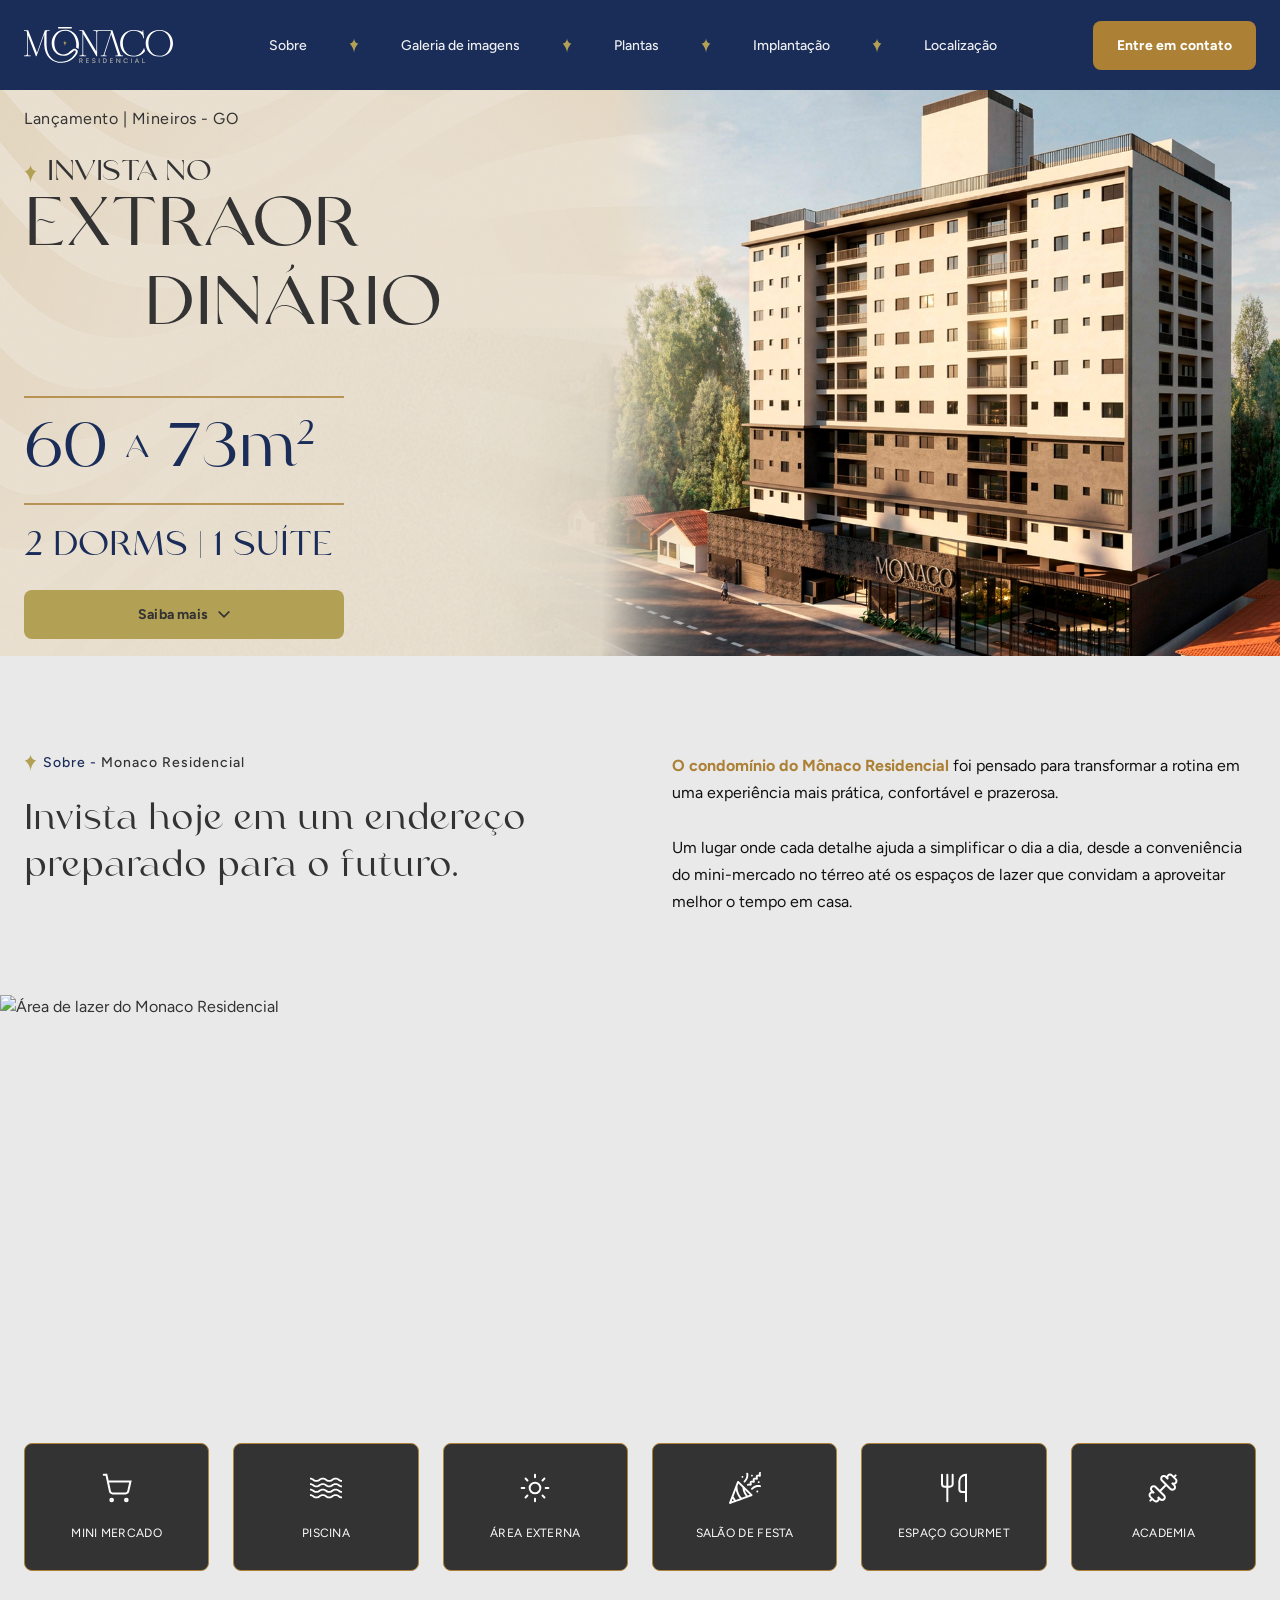
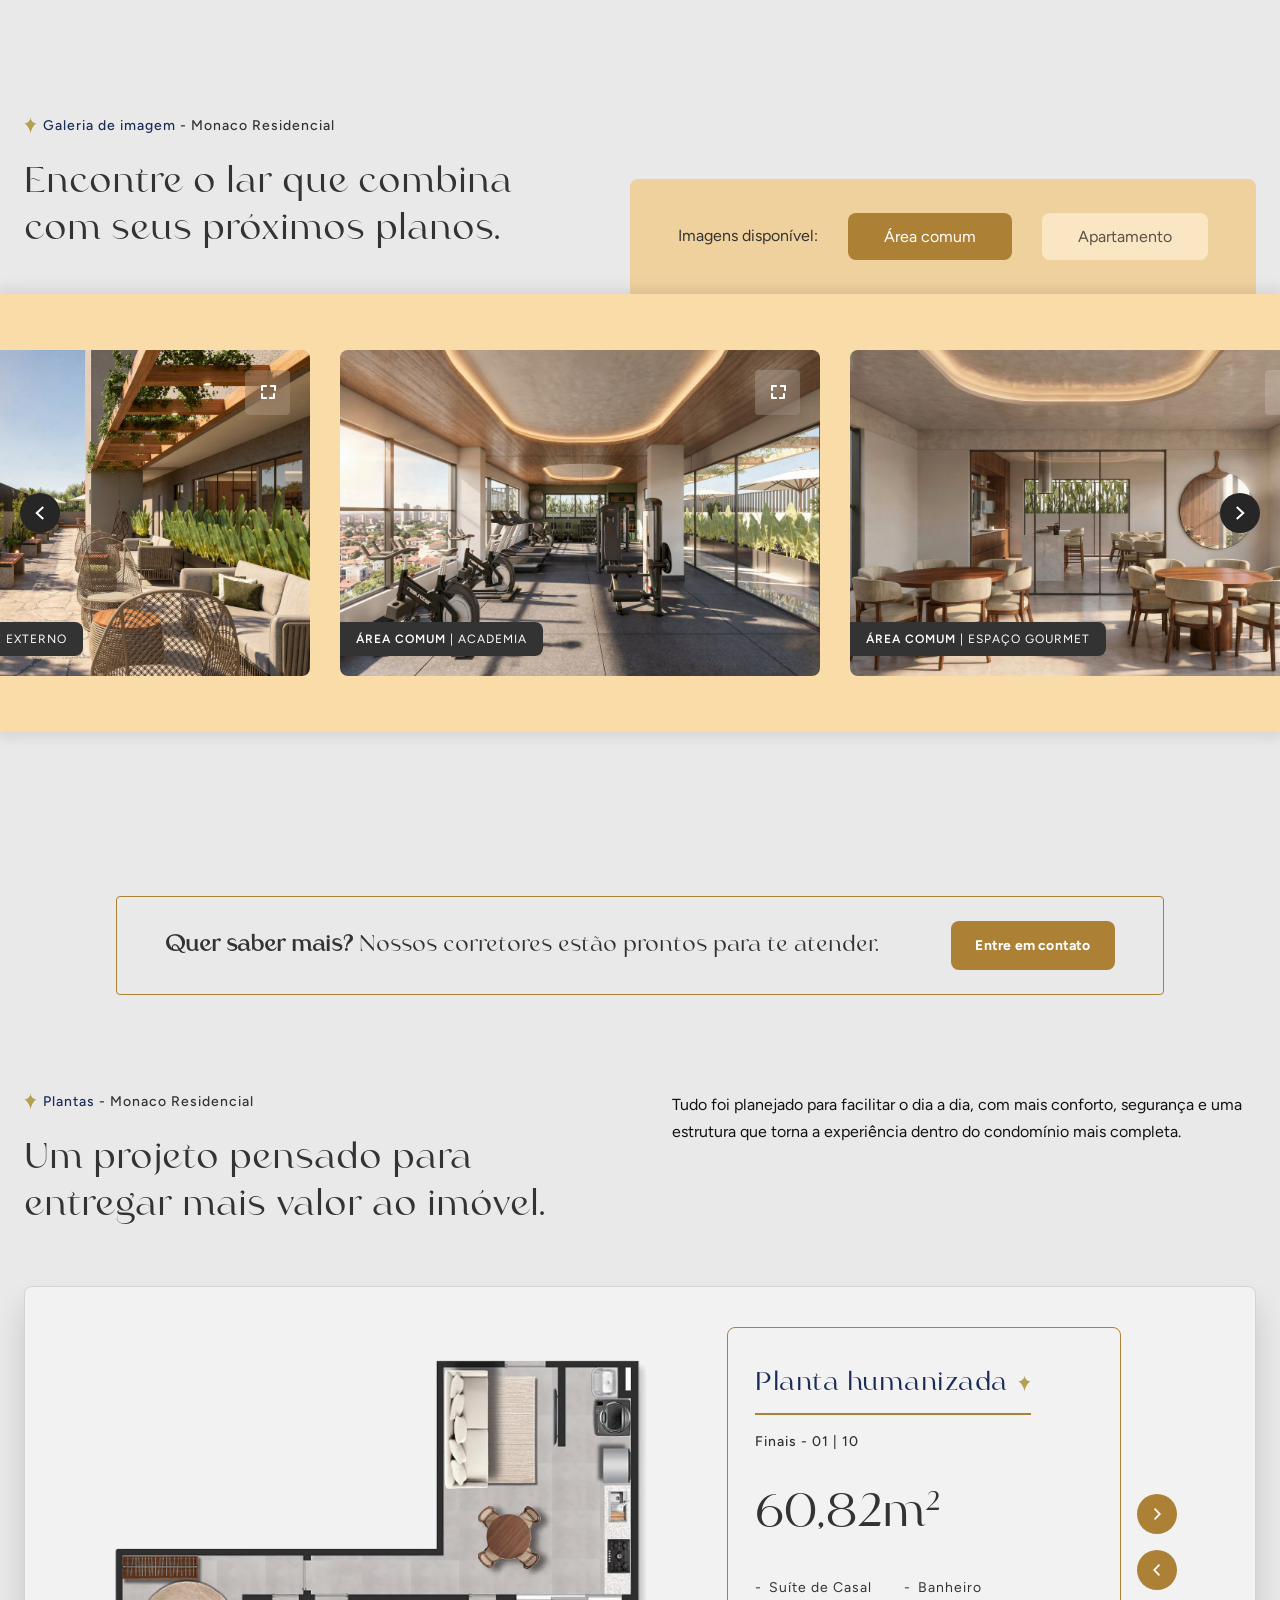
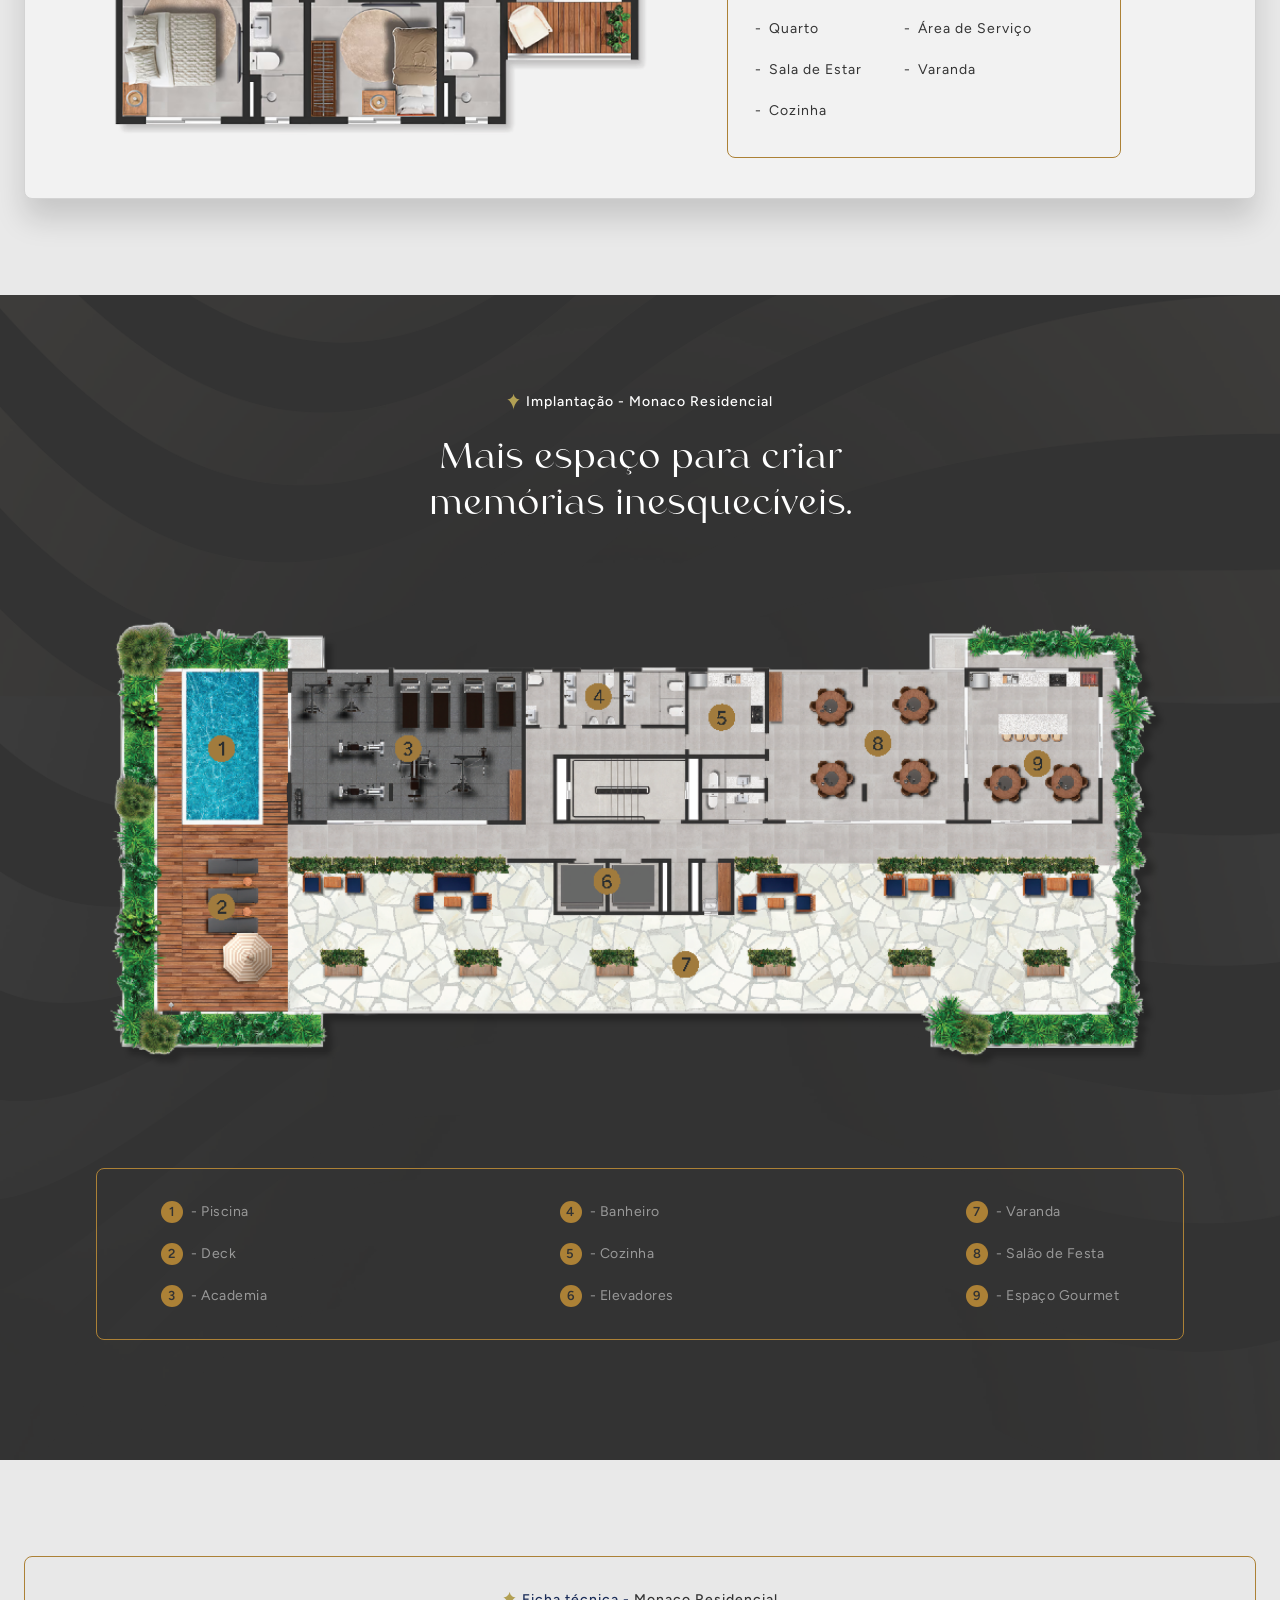
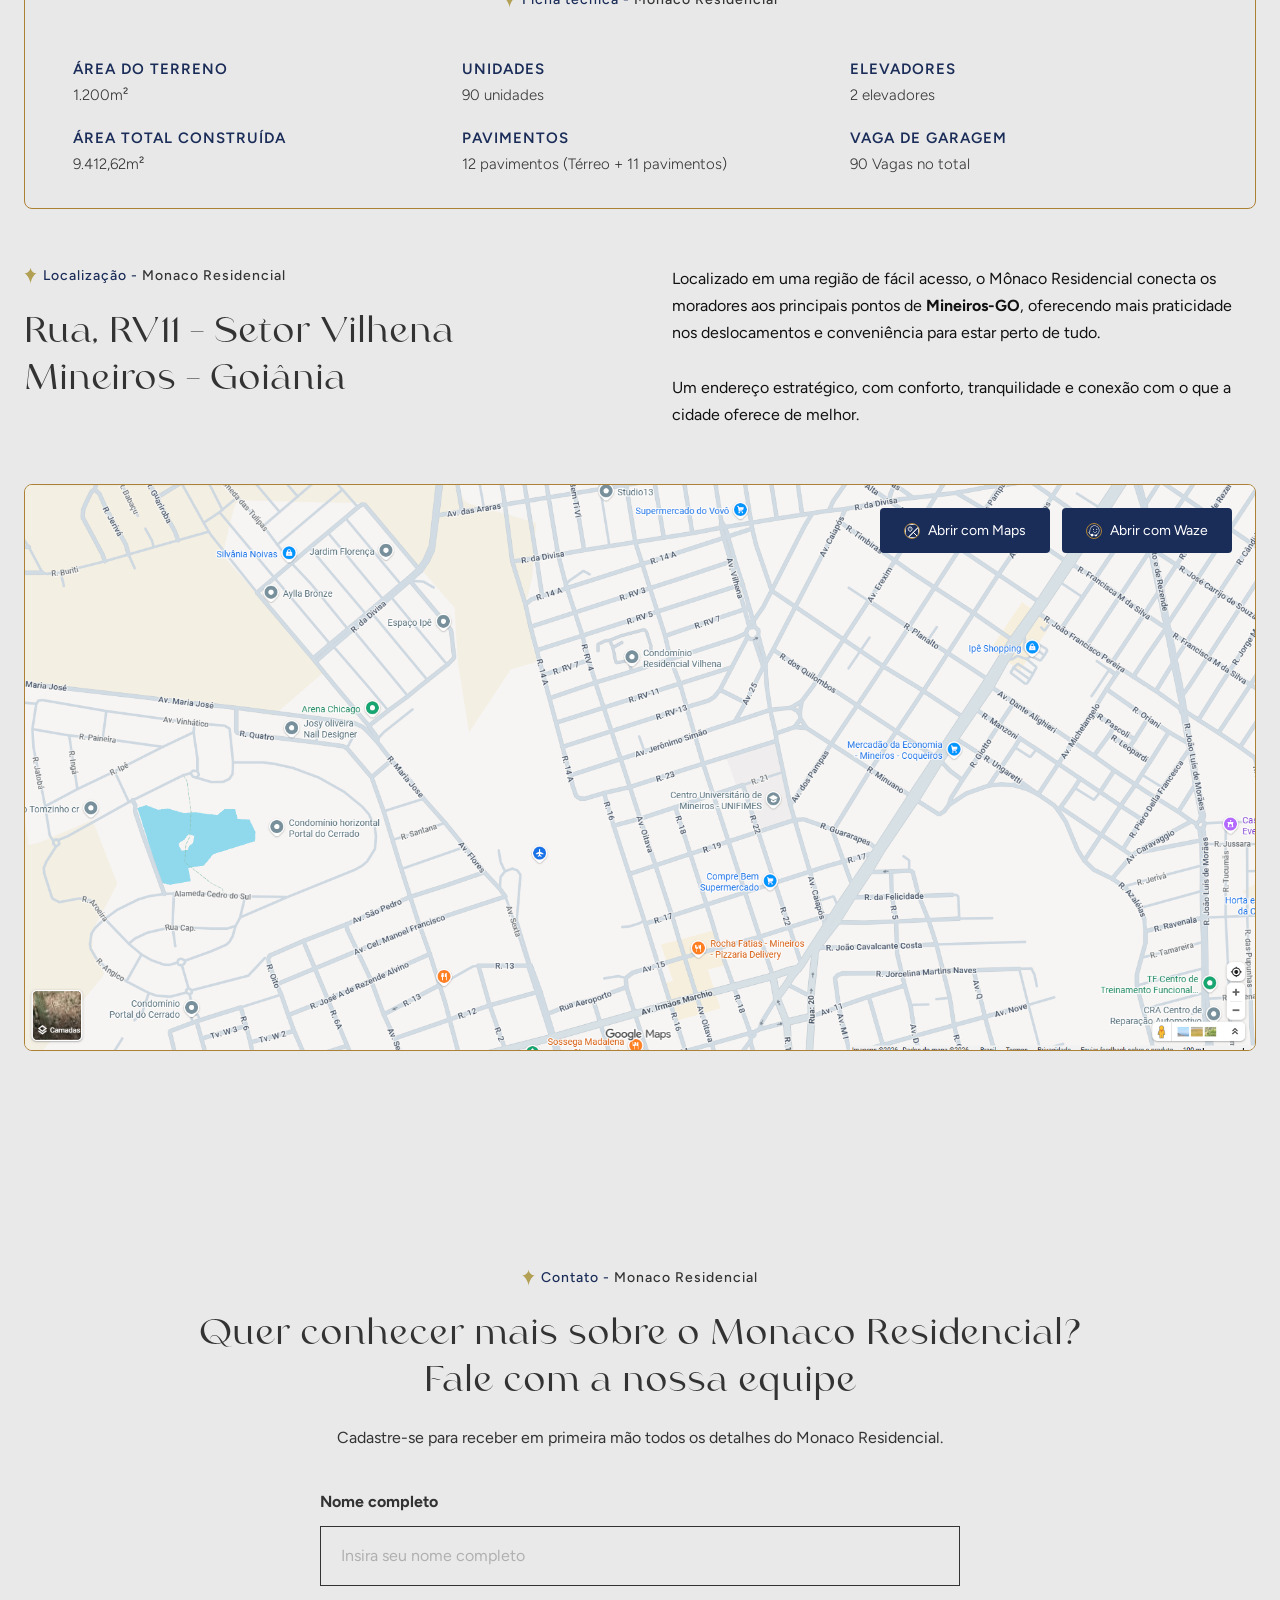
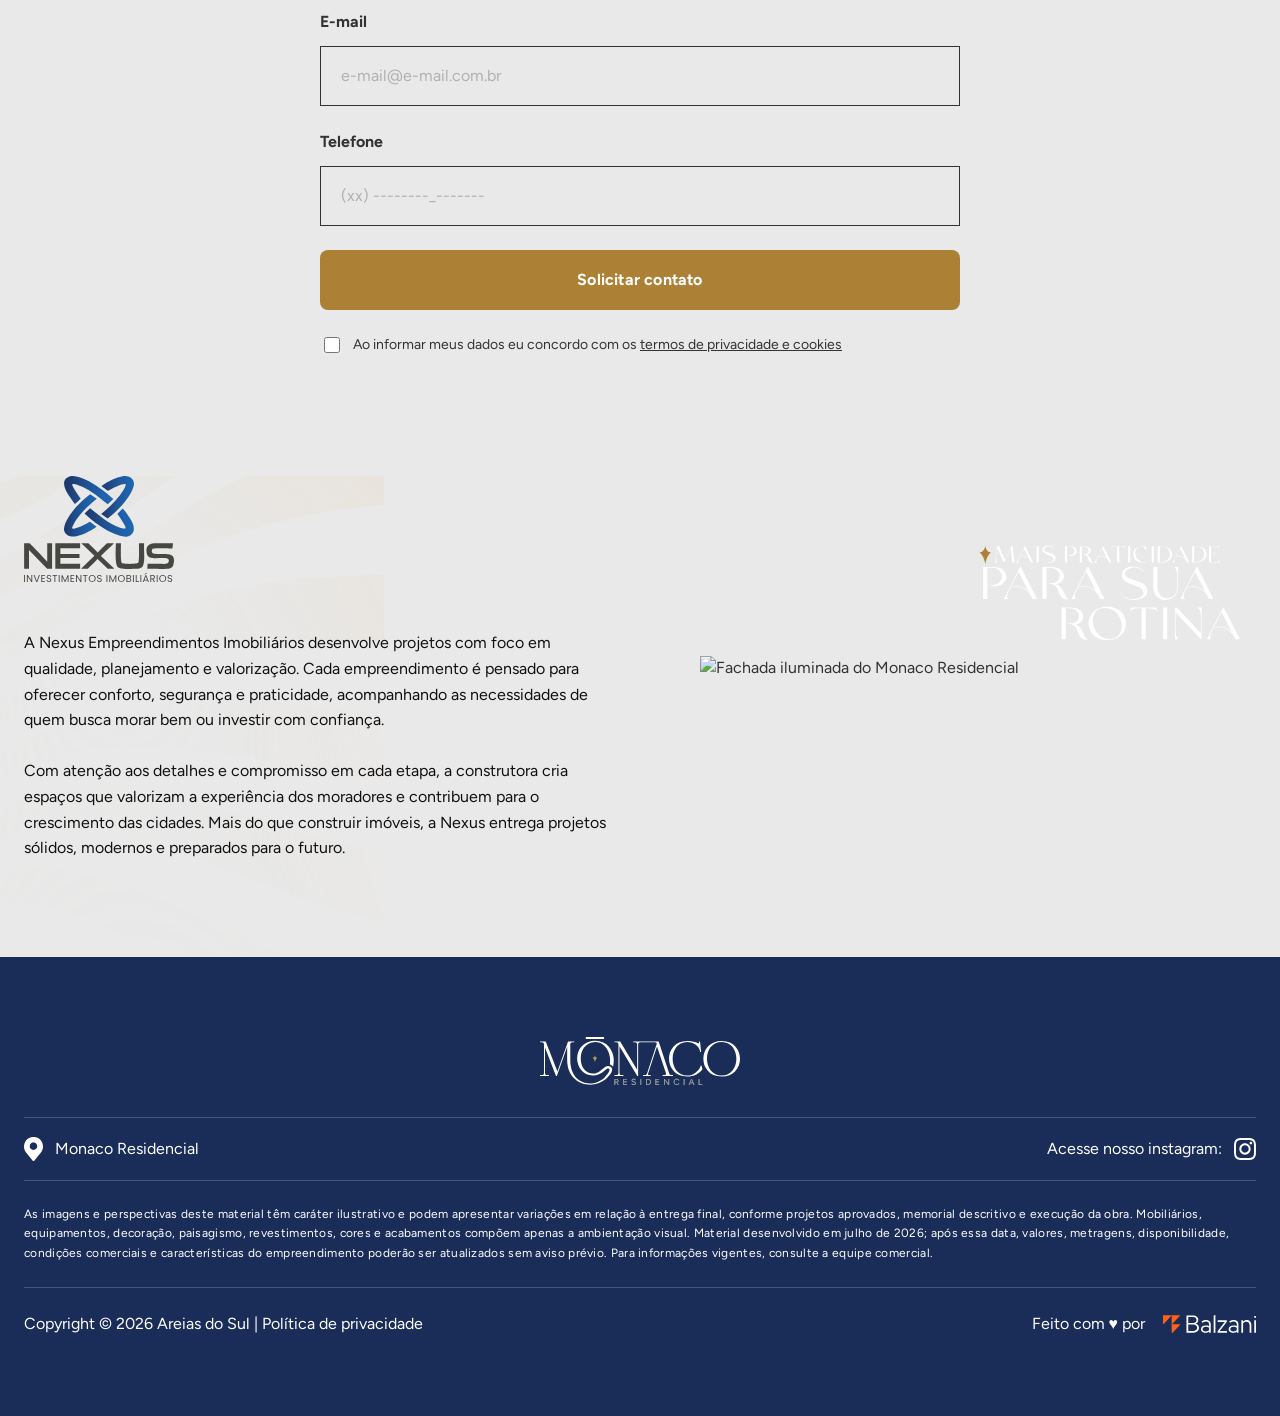
==== index.html @ 48a5af6a "Adiciona galeria com fotos reais (área comum e apartamento), lightbox e carrossel de plantas - Subst" ====
<!DOCTYPE html>
<html lang="pt-BR">
<head>
<meta charset="UTF-8">
<meta name="viewport" content="width=device-width, initial-scale=1.0">
<title>Monaco Residencial | Lançamento em Mineiros - GO</title>
<meta name="description" content="Monaco Residencial - Um endereço extraordinário preparado para o futuro. Lançamento em Mineiros, Goiás. Apartamentos de 60 a 73,1m², 2 dormitórios com suíte.">
<link rel="preconnect" href="https://fonts.googleapis.com">
<link rel="preconnect" href="https://fonts.gstatic.com" crossorigin>
<link href="https://fonts.googleapis.com/css2?family=Figtree:ital,wght@0,300;0,400;0,500;0,600;0,700;1,400&display=swap" rel="stylesheet">
<link rel="stylesheet" href="css/style.css?v=1">
</head>
<body>

<!-- HEADER -->
<header class="header" id="header">
  <div class="header__bar">
    <a href="#topo" class="header__logo">
      <img src="assets/img/imgLayer4.svg" alt="Monaco Residencial" width="182" height="44">
    </a>

    <nav class="header__nav" id="headerNav">
      <a href="#sobre">Sobre</a>
      <img class="header__sep" src="assets/img/imgVector14.svg" alt="" aria-hidden="true">
      <a href="#galeria">Galeria de imagens</a>
      <img class="header__sep" src="assets/img/imgVector14.svg" alt="" aria-hidden="true">
      <a href="#plantas">Plantas</a>
      <img class="header__sep" src="assets/img/imgVector14.svg" alt="" aria-hidden="true">
      <a href="#implantacao">Implantação</a>
      <img class="header__sep" src="assets/img/imgVector14.svg" alt="" aria-hidden="true">
      <a href="#localizacao">Localização</a>
    </nav>

    <a href="#contato" class="btn btn--gold header__cta">Entre em contato</a>

    <button class="header__toggle" id="headerToggle" aria-label="Abrir menu" aria-expanded="false">
      <span></span><span></span><span></span>
    </button>
  </div>
</header>

<!-- HERO -->
<section class="hero" id="topo">
  <div class="hero__bg">
    <img class="hero__bg-image" src="assets/img/imgNexMonacoLp1.png" alt="Fachada do Monaco Residencial">
  </div>

  <div class="hero__content">
    <p class="hero__label">Lançamento | Mineiros - GO</p>
    <h1 class="hero__title">
      <span class="hero__title-line hero__title-line--first">
        <img class="hero__title-spark" src="assets/img/imgVector5.svg" alt="" aria-hidden="true">
        Invista no
      </span>
      <span class="hero__title-line">Extraor</span>
      <span class="hero__title-line hero__title-line--indent">Dinário</span>
    </h1>

    <div class="hero__metragem">
      <span class="hero__metragem-divider"></span>
      <p class="hero__metragem-size">60 <span>a</span> 73m<sup>2</sup></p>
      <span class="hero__metragem-divider"></span>
      <p class="hero__metragem-rooms">2 Dorms | 1 Suíte</p>
      <a href="#contato" class="btn btn--gold-sm hero__metragem-btn">
        Saiba mais
        <img src="assets/img/imgVector4.svg" alt="" width="12" height="7">
      </a>
    </div>
  </div>
</section>

<!-- SOBRE / INVISTA HOJE -->
<section class="about" id="sobre">
  <div class="about__intro">
    <div class="about__label-col">
      <div class="about__eyebrow">
        <img src="assets/img/imgVector1.svg" alt="" aria-hidden="true">
        <p><span>Sobre -</span> Monaco Residencial</p>
      </div>
      <h2 class="about__heading">Invista hoje em um endereço preparado para o futuro.</h2>
    </div>
    <div class="about__text-col">
      <p>
        <span class="about__text-bold">O condomínio do Mônaco Residencial</span>
        foi pensado para transformar a rotina em uma experiência mais prática, confortável e prazerosa.
        <br><br>
        Um lugar onde cada detalhe ajuda a simplificar o dia a dia, desde a conveniência do mini-mercado no térreo até os espaços de lazer que convidam a aproveitar melhor o tempo em casa.
      </p>
    </div>
  </div>

  <div class="about__photo">
    <img src="assets/img/imgMagnificCentralizeMaisOCasalDaImagem107331.png" alt="Área de lazer do Monaco Residencial">

    <div class="about__amenities">
      <div class="amenity-card">
        <img src="assets/img/imgShoppingCart.svg" alt="">
        <p>Mini mercado</p>
      </div>
      <div class="amenity-card">
        <img src="assets/img/imgWave.svg" alt="">
        <p>Piscina</p>
      </div>
      <div class="amenity-card">
        <img src="assets/img/imgSun.svg" alt="">
        <p>Área externa</p>
      </div>
      <div class="amenity-card">
        <img src="assets/img/imgGroup.svg" alt="">
        <p>Salão de festa</p>
      </div>
      <div class="amenity-card">
        <img src="assets/img/imgUtensils.svg" alt="">
        <p>Espaço gourmet</p>
      </div>
      <div class="amenity-card">
        <img src="assets/img/imgDumbbell.svg" alt="">
        <p>Academia</p>
      </div>
    </div>
  </div>
</section>

<!-- GALERIA DE IMAGENS -->
<section class="gallery" id="galeria">
  <div class="gallery__head">
    <div class="gallery__heading-col">
      <div class="about__eyebrow">
        <img src="assets/img/imgVector1.svg" alt="" aria-hidden="true">
        <p><span>Galeria de imagem -</span> Monaco Residencial</p>
      </div>
      <h2 class="about__heading">Encontre o lar que combina com seus próximos planos.</h2>
    </div>

    <div class="gallery__toggle">
      <span>Imagens disponível:</span>
      <button type="button" class="gallery__toggle-btn is-active" data-target="area-comum">Área comum</button>
      <button type="button" class="gallery__toggle-btn" data-target="apartamento">Apartamento</button>
    </div>
  </div>

  <div class="gallery__strip">
    <div class="gallery__track" data-track="area-comum">
      <div class="gallery__card">
        <img src="assets/img/area-comum-lounge-externo-1.avif" alt="Área comum - Lounge externo" loading="lazy">
        <span class="gallery__card-label"><strong>Área comum</strong> | Lounge externo</span>
        <button type="button" class="gallery__card-expand" aria-label="Ampliar imagem">
          <svg viewBox="0 0 448 512" xmlns="http://www.w3.org/2000/svg"><path fill="white" d="M32 32C14.3 32 0 46.3 0 64l0 128c0 17.7 14.3 32 32 32s32-14.3 32-32l0-96 96 0c17.7 0 32-14.3 32-32s-14.3-32-32-32L32 32zM64 320c0-17.7-14.3-32-32-32s-32 14.3-32 32l0 128c0 17.7 14.3 32 32 32l128 0c17.7 0 32-14.3 32-32s-14.3-32-32-32l-96 0 0-96zM320 32c-17.7 0-32 14.3-32 32s14.3 32 32 32l96 0 0 96c0 17.7 14.3 32 32 32s32-14.3 32-32l0-128c0-17.7-14.3-32-32-32L320 32zM448 320c0-17.7-14.3-32-32-32s-32 14.3-32 32l0 96-96 0c-17.7 0-32 14.3-32 32s14.3 32 32 32l128 0c17.7 0 32-14.3 32-32l0-128z"/></svg>
        </button>
      </div>
      <div class="gallery__card">
        <img src="assets/img/area-comum-academia-1.avif" alt="Área comum - Academia" loading="lazy">
        <span class="gallery__card-label"><strong>Área comum</strong> | Academia</span>
        <button type="button" class="gallery__card-expand" aria-label="Ampliar imagem">
          <svg viewBox="0 0 448 512" xmlns="http://www.w3.org/2000/svg"><path fill="white" d="M32 32C14.3 32 0 46.3 0 64l0 128c0 17.7 14.3 32 32 32s32-14.3 32-32l0-96 96 0c17.7 0 32-14.3 32-32s-14.3-32-32-32L32 32zM64 320c0-17.7-14.3-32-32-32s-32 14.3-32 32l0 128c0 17.7 14.3 32 32 32l128 0c17.7 0 32-14.3 32-32s-14.3-32-32-32l-96 0 0-96zM320 32c-17.7 0-32 14.3-32 32s14.3 32 32 32l96 0 0 96c0 17.7 14.3 32 32 32s32-14.3 32-32l0-128c0-17.7-14.3-32-32-32L320 32zM448 320c0-17.7-14.3-32-32-32s-32 14.3-32 32l0 96-96 0c-17.7 0-32 14.3-32 32s14.3 32 32 32l128 0c17.7 0 32-14.3 32-32l0-128z"/></svg>
        </button>
      </div>
      <div class="gallery__card">
        <img src="assets/img/area-comum-espaco-gourmet-1.avif" alt="Área comum - Espaço gourmet" loading="lazy">
        <span class="gallery__card-label"><strong>Área comum</strong> | Espaço gourmet</span>
        <button type="button" class="gallery__card-expand" aria-label="Ampliar imagem">
          <svg viewBox="0 0 448 512" xmlns="http://www.w3.org/2000/svg"><path fill="white" d="M32 32C14.3 32 0 46.3 0 64l0 128c0 17.7 14.3 32 32 32s32-14.3 32-32l0-96 96 0c17.7 0 32-14.3 32-32s-14.3-32-32-32L32 32zM64 320c0-17.7-14.3-32-32-32s-32 14.3-32 32l0 128c0 17.7 14.3 32 32 32l128 0c17.7 0 32-14.3 32-32s-14.3-32-32-32l-96 0 0-96zM320 32c-17.7 0-32 14.3-32 32s14.3 32 32 32l96 0 0 96c0 17.7 14.3 32 32 32s32-14.3 32-32l0-128c0-17.7-14.3-32-32-32L320 32zM448 320c0-17.7-14.3-32-32-32s-32 14.3-32 32l0 96-96 0c-17.7 0-32 14.3-32 32s14.3 32 32 32l128 0c17.7 0 32-14.3 32-32l0-128z"/></svg>
        </button>
      </div>
      <div class="gallery__card">
        <img src="assets/img/area-comum-deck-1.avif" alt="Área comum - Deck" loading="lazy">
        <span class="gallery__card-label"><strong>Área comum</strong> | Deck</span>
        <button type="button" class="gallery__card-expand" aria-label="Ampliar imagem">
          <svg viewBox="0 0 448 512" xmlns="http://www.w3.org/2000/svg"><path fill="white" d="M32 32C14.3 32 0 46.3 0 64l0 128c0 17.7 14.3 32 32 32s32-14.3 32-32l0-96 96 0c17.7 0 32-14.3 32-32s-14.3-32-32-32L32 32zM64 320c0-17.7-14.3-32-32-32s-32 14.3-32 32l0 128c0 17.7 14.3 32 32 32l128 0c17.7 0 32-14.3 32-32s-14.3-32-32-32l-96 0 0-96zM320 32c-17.7 0-32 14.3-32 32s14.3 32 32 32l96 0 0 96c0 17.7 14.3 32 32 32s32-14.3 32-32l0-128c0-17.7-14.3-32-32-32L320 32zM448 320c0-17.7-14.3-32-32-32s-32 14.3-32 32l0 96-96 0c-17.7 0-32 14.3-32 32s14.3 32 32 32l128 0c17.7 0 32-14.3 32-32l0-128z"/></svg>
        </button>
      </div>
      <div class="gallery__card">
        <img src="assets/img/area-comum-espaco-gourmet-2.avif" alt="Área comum - Espaço gourmet" loading="lazy">
        <span class="gallery__card-label"><strong>Área comum</strong> | Espaço gourmet</span>
        <button type="button" class="gallery__card-expand" aria-label="Ampliar imagem">
          <svg viewBox="0 0 448 512" xmlns="http://www.w3.org/2000/svg"><path fill="white" d="M32 32C14.3 32 0 46.3 0 64l0 128c0 17.7 14.3 32 32 32s32-14.3 32-32l0-96 96 0c17.7 0 32-14.3 32-32s-14.3-32-32-32L32 32zM64 320c0-17.7-14.3-32-32-32s-32 14.3-32 32l0 128c0 17.7 14.3 32 32 32l128 0c17.7 0 32-14.3 32-32s-14.3-32-32-32l-96 0 0-96zM320 32c-17.7 0-32 14.3-32 32s14.3 32 32 32l96 0 0 96c0 17.7 14.3 32 32 32s32-14.3 32-32l0-128c0-17.7-14.3-32-32-32L320 32zM448 320c0-17.7-14.3-32-32-32s-32 14.3-32 32l0 96-96 0c-17.7 0-32 14.3-32 32s14.3 32 32 32l128 0c17.7 0 32-14.3 32-32l0-128z"/></svg>
        </button>
      </div>
      <div class="gallery__card">
        <img src="assets/img/area-comum-academia-2.avif" alt="Área comum - Academia" loading="lazy">
        <span class="gallery__card-label"><strong>Área comum</strong> | Academia</span>
        <button type="button" class="gallery__card-expand" aria-label="Ampliar imagem">
          <svg viewBox="0 0 448 512" xmlns="http://www.w3.org/2000/svg"><path fill="white" d="M32 32C14.3 32 0 46.3 0 64l0 128c0 17.7 14.3 32 32 32s32-14.3 32-32l0-96 96 0c17.7 0 32-14.3 32-32s-14.3-32-32-32L32 32zM64 320c0-17.7-14.3-32-32-32s-32 14.3-32 32l0 128c0 17.7 14.3 32 32 32l128 0c17.7 0 32-14.3 32-32s-14.3-32-32-32l-96 0 0-96zM320 32c-17.7 0-32 14.3-32 32s14.3 32 32 32l96 0 0 96c0 17.7 14.3 32 32 32s32-14.3 32-32l0-128c0-17.7-14.3-32-32-32L320 32zM448 320c0-17.7-14.3-32-32-32s-32 14.3-32 32l0 96-96 0c-17.7 0-32 14.3-32 32s14.3 32 32 32l128 0c17.7 0 32-14.3 32-32l0-128z"/></svg>
        </button>
      </div>
      <div class="gallery__card">
        <img src="assets/img/area-comum-deck-gourmet-1.avif" alt="Área comum - Deck gourmet" loading="lazy">
        <span class="gallery__card-label"><strong>Área comum</strong> | Deck gourmet</span>
        <button type="button" class="gallery__card-expand" aria-label="Ampliar imagem">
          <svg viewBox="0 0 448 512" xmlns="http://www.w3.org/2000/svg"><path fill="white" d="M32 32C14.3 32 0 46.3 0 64l0 128c0 17.7 14.3 32 32 32s32-14.3 32-32l0-96 96 0c17.7 0 32-14.3 32-32s-14.3-32-32-32L32 32zM64 320c0-17.7-14.3-32-32-32s-32 14.3-32 32l0 128c0 17.7 14.3 32 32 32l128 0c17.7 0 32-14.3 32-32s-14.3-32-32-32l-96 0 0-96zM320 32c-17.7 0-32 14.3-32 32s14.3 32 32 32l96 0 0 96c0 17.7 14.3 32 32 32s32-14.3 32-32l0-128c0-17.7-14.3-32-32-32L320 32zM448 320c0-17.7-14.3-32-32-32s-32 14.3-32 32l0 96-96 0c-17.7 0-32 14.3-32 32s14.3 32 32 32l128 0c17.7 0 32-14.3 32-32l0-128z"/></svg>
        </button>
      </div>
      <div class="gallery__card">
        <img src="assets/img/area-comum-espaco-gourmet-3.avif" alt="Área comum - Espaço gourmet" loading="lazy">
        <span class="gallery__card-label"><strong>Área comum</strong> | Espaço gourmet</span>
        <button type="button" class="gallery__card-expand" aria-label="Ampliar imagem">
          <svg viewBox="0 0 448 512" xmlns="http://www.w3.org/2000/svg"><path fill="white" d="M32 32C14.3 32 0 46.3 0 64l0 128c0 17.7 14.3 32 32 32s32-14.3 32-32l0-96 96 0c17.7 0 32-14.3 32-32s-14.3-32-32-32L32 32zM64 320c0-17.7-14.3-32-32-32s-32 14.3-32 32l0 128c0 17.7 14.3 32 32 32l128 0c17.7 0 32-14.3 32-32s-14.3-32-32-32l-96 0 0-96zM320 32c-17.7 0-32 14.3-32 32s14.3 32 32 32l96 0 0 96c0 17.7 14.3 32 32 32s32-14.3 32-32l0-128c0-17.7-14.3-32-32-32L320 32zM448 320c0-17.7-14.3-32-32-32s-32 14.3-32 32l0 96-96 0c-17.7 0-32 14.3-32 32s14.3 32 32 32l128 0c17.7 0 32-14.3 32-32l0-128z"/></svg>
        </button>
      </div>
      <div class="gallery__card">
        <img src="assets/img/area-comum-espaco-gourmet-4.avif" alt="Área comum - Espaço gourmet" loading="lazy">
        <span class="gallery__card-label"><strong>Área comum</strong> | Espaço gourmet</span>
        <button type="button" class="gallery__card-expand" aria-label="Ampliar imagem">
          <svg viewBox="0 0 448 512" xmlns="http://www.w3.org/2000/svg"><path fill="white" d="M32 32C14.3 32 0 46.3 0 64l0 128c0 17.7 14.3 32 32 32s32-14.3 32-32l0-96 96 0c17.7 0 32-14.3 32-32s-14.3-32-32-32L32 32zM64 320c0-17.7-14.3-32-32-32s-32 14.3-32 32l0 128c0 17.7 14.3 32 32 32l128 0c17.7 0 32-14.3 32-32s-14.3-32-32-32l-96 0 0-96zM320 32c-17.7 0-32 14.3-32 32s14.3 32 32 32l96 0 0 96c0 17.7 14.3 32 32 32s32-14.3 32-32l0-128c0-17.7-14.3-32-32-32L320 32zM448 320c0-17.7-14.3-32-32-32s-32 14.3-32 32l0 96-96 0c-17.7 0-32 14.3-32 32s14.3 32 32 32l128 0c17.7 0 32-14.3 32-32l0-128z"/></svg>
        </button>
      </div>
      <div class="gallery__card">
        <img src="assets/img/area-comum-academia-3.avif" alt="Área comum - Academia" loading="lazy">
        <span class="gallery__card-label"><strong>Área comum</strong> | Academia</span>
        <button type="button" class="gallery__card-expand" aria-label="Ampliar imagem">
          <svg viewBox="0 0 448 512" xmlns="http://www.w3.org/2000/svg"><path fill="white" d="M32 32C14.3 32 0 46.3 0 64l0 128c0 17.7 14.3 32 32 32s32-14.3 32-32l0-96 96 0c17.7 0 32-14.3 32-32s-14.3-32-32-32L32 32zM64 320c0-17.7-14.3-32-32-32s-32 14.3-32 32l0 128c0 17.7 14.3 32 32 32l128 0c17.7 0 32-14.3 32-32s-14.3-32-32-32l-96 0 0-96zM320 32c-17.7 0-32 14.3-32 32s14.3 32 32 32l96 0 0 96c0 17.7 14.3 32 32 32s32-14.3 32-32l0-128c0-17.7-14.3-32-32-32L320 32zM448 320c0-17.7-14.3-32-32-32s-32 14.3-32 32l0 96-96 0c-17.7 0-32 14.3-32 32s14.3 32 32 32l128 0c17.7 0 32-14.3 32-32l0-128z"/></svg>
        </button>
      </div>
      <div class="gallery__card">
        <img src="assets/img/area-comum-espaco-gourmet-5.avif" alt="Área comum - Espaço gourmet" loading="lazy">
        <span class="gallery__card-label"><strong>Área comum</strong> | Espaço gourmet</span>
        <button type="button" class="gallery__card-expand" aria-label="Ampliar imagem">
          <svg viewBox="0 0 448 512" xmlns="http://www.w3.org/2000/svg"><path fill="white" d="M32 32C14.3 32 0 46.3 0 64l0 128c0 17.7 14.3 32 32 32s32-14.3 32-32l0-96 96 0c17.7 0 32-14.3 32-32s-14.3-32-32-32L32 32zM64 320c0-17.7-14.3-32-32-32s-32 14.3-32 32l0 128c0 17.7 14.3 32 32 32l128 0c17.7 0 32-14.3 32-32s-14.3-32-32-32l-96 0 0-96zM320 32c-17.7 0-32 14.3-32 32s14.3 32 32 32l96 0 0 96c0 17.7 14.3 32 32 32s32-14.3 32-32l0-128c0-17.7-14.3-32-32-32L320 32zM448 320c0-17.7-14.3-32-32-32s-32 14.3-32 32l0 96-96 0c-17.7 0-32 14.3-32 32s14.3 32 32 32l128 0c17.7 0 32-14.3 32-32l0-128z"/></svg>
        </button>
      </div>
      <div class="gallery__card">
        <img src="assets/img/area-comum-vista-aerea-1.avif" alt="Área comum - Vista aérea" loading="lazy">
        <span class="gallery__card-label"><strong>Área comum</strong> | Vista aérea</span>
        <button type="button" class="gallery__card-expand" aria-label="Ampliar imagem">
          <svg viewBox="0 0 448 512" xmlns="http://www.w3.org/2000/svg"><path fill="white" d="M32 32C14.3 32 0 46.3 0 64l0 128c0 17.7 14.3 32 32 32s32-14.3 32-32l0-96 96 0c17.7 0 32-14.3 32-32s-14.3-32-32-32L32 32zM64 320c0-17.7-14.3-32-32-32s-32 14.3-32 32l0 128c0 17.7 14.3 32 32 32l128 0c17.7 0 32-14.3 32-32s-14.3-32-32-32l-96 0 0-96zM320 32c-17.7 0-32 14.3-32 32s14.3 32 32 32l96 0 0 96c0 17.7 14.3 32 32 32s32-14.3 32-32l0-128c0-17.7-14.3-32-32-32L320 32zM448 320c0-17.7-14.3-32-32-32s-32 14.3-32 32l0 96-96 0c-17.7 0-32 14.3-32 32s14.3 32 32 32l128 0c17.7 0 32-14.3 32-32l0-128z"/></svg>
        </button>
      </div>
    </div>

    <div class="gallery__track is-hidden" data-track="apartamento">
      <div class="gallery__card">
        <img src="assets/img/apartamento-sala-de-estar-1.avif" alt="Apartamento - Sala de estar" loading="lazy">
        <span class="gallery__card-label"><strong>Apartamento</strong> | Sala de estar</span>
        <button type="button" class="gallery__card-expand" aria-label="Ampliar imagem">
          <svg viewBox="0 0 448 512" xmlns="http://www.w3.org/2000/svg"><path fill="white" d="M32 32C14.3 32 0 46.3 0 64l0 128c0 17.7 14.3 32 32 32s32-14.3 32-32l0-96 96 0c17.7 0 32-14.3 32-32s-14.3-32-32-32L32 32zM64 320c0-17.7-14.3-32-32-32s-32 14.3-32 32l0 128c0 17.7 14.3 32 32 32l128 0c17.7 0 32-14.3 32-32s-14.3-32-32-32l-96 0 0-96zM320 32c-17.7 0-32 14.3-32 32s14.3 32 32 32l96 0 0 96c0 17.7 14.3 32 32 32s32-14.3 32-32l0-128c0-17.7-14.3-32-32-32L320 32zM448 320c0-17.7-14.3-32-32-32s-32 14.3-32 32l0 96-96 0c-17.7 0-32 14.3-32 32s14.3 32 32 32l128 0c17.7 0 32-14.3 32-32l0-128z"/></svg>
        </button>
      </div>
      <div class="gallery__card">
        <img src="assets/img/apartamento-cozinha-1.avif" alt="Apartamento - Cozinha" loading="lazy">
        <span class="gallery__card-label"><strong>Apartamento</strong> | Cozinha</span>
        <button type="button" class="gallery__card-expand" aria-label="Ampliar imagem">
          <svg viewBox="0 0 448 512" xmlns="http://www.w3.org/2000/svg"><path fill="white" d="M32 32C14.3 32 0 46.3 0 64l0 128c0 17.7 14.3 32 32 32s32-14.3 32-32l0-96 96 0c17.7 0 32-14.3 32-32s-14.3-32-32-32L32 32zM64 320c0-17.7-14.3-32-32-32s-32 14.3-32 32l0 128c0 17.7 14.3 32 32 32l128 0c17.7 0 32-14.3 32-32s-14.3-32-32-32l-96 0 0-96zM320 32c-17.7 0-32 14.3-32 32s14.3 32 32 32l96 0 0 96c0 17.7 14.3 32 32 32s32-14.3 32-32l0-128c0-17.7-14.3-32-32-32L320 32zM448 320c0-17.7-14.3-32-32-32s-32 14.3-32 32l0 96-96 0c-17.7 0-32 14.3-32 32s14.3 32 32 32l128 0c17.7 0 32-14.3 32-32l0-128z"/></svg>
        </button>
      </div>
      <div class="gallery__card">
        <img src="assets/img/apartamento-sala-integrada-1.avif" alt="Apartamento - Sala integrada" loading="lazy">
        <span class="gallery__card-label"><strong>Apartamento</strong> | Sala integrada</span>
        <button type="button" class="gallery__card-expand" aria-label="Ampliar imagem">
          <svg viewBox="0 0 448 512" xmlns="http://www.w3.org/2000/svg"><path fill="white" d="M32 32C14.3 32 0 46.3 0 64l0 128c0 17.7 14.3 32 32 32s32-14.3 32-32l0-96 96 0c17.7 0 32-14.3 32-32s-14.3-32-32-32L32 32zM64 320c0-17.7-14.3-32-32-32s-32 14.3-32 32l0 128c0 17.7 14.3 32 32 32l128 0c17.7 0 32-14.3 32-32s-14.3-32-32-32l-96 0 0-96zM320 32c-17.7 0-32 14.3-32 32s14.3 32 32 32l96 0 0 96c0 17.7 14.3 32 32 32s32-14.3 32-32l0-128c0-17.7-14.3-32-32-32L320 32zM448 320c0-17.7-14.3-32-32-32s-32 14.3-32 32l0 96-96 0c-17.7 0-32 14.3-32 32s14.3 32 32 32l128 0c17.7 0 32-14.3 32-32l0-128z"/></svg>
        </button>
      </div>
      <div class="gallery__card">
        <img src="assets/img/apartamento-cozinha-2.avif" alt="Apartamento - Cozinha integrada" loading="lazy">
        <span class="gallery__card-label"><strong>Apartamento</strong> | Cozinha integrada</span>
        <button type="button" class="gallery__card-expand" aria-label="Ampliar imagem">
          <svg viewBox="0 0 448 512" xmlns="http://www.w3.org/2000/svg"><path fill="white" d="M32 32C14.3 32 0 46.3 0 64l0 128c0 17.7 14.3 32 32 32s32-14.3 32-32l0-96 96 0c17.7 0 32-14.3 32-32s-14.3-32-32-32L32 32zM64 320c0-17.7-14.3-32-32-32s-32 14.3-32 32l0 128c0 17.7 14.3 32 32 32l128 0c17.7 0 32-14.3 32-32s-14.3-32-32-32l-96 0 0-96zM320 32c-17.7 0-32 14.3-32 32s14.3 32 32 32l96 0 0 96c0 17.7 14.3 32 32 32s32-14.3 32-32l0-128c0-17.7-14.3-32-32-32L320 32zM448 320c0-17.7-14.3-32-32-32s-32 14.3-32 32l0 96-96 0c-17.7 0-32 14.3-32 32s14.3 32 32 32l128 0c17.7 0 32-14.3 32-32l0-128z"/></svg>
        </button>
      </div>
      <div class="gallery__card">
        <img src="assets/img/apartamento-quarto-1.avif" alt="Apartamento - Quarto" loading="lazy">
        <span class="gallery__card-label"><strong>Apartamento</strong> | Quarto</span>
        <button type="button" class="gallery__card-expand" aria-label="Ampliar imagem">
          <svg viewBox="0 0 448 512" xmlns="http://www.w3.org/2000/svg"><path fill="white" d="M32 32C14.3 32 0 46.3 0 64l0 128c0 17.7 14.3 32 32 32s32-14.3 32-32l0-96 96 0c17.7 0 32-14.3 32-32s-14.3-32-32-32L32 32zM64 320c0-17.7-14.3-32-32-32s-32 14.3-32 32l0 128c0 17.7 14.3 32 32 32l128 0c17.7 0 32-14.3 32-32s-14.3-32-32-32l-96 0 0-96zM320 32c-17.7 0-32 14.3-32 32s14.3 32 32 32l96 0 0 96c0 17.7 14.3 32 32 32s32-14.3 32-32l0-128c0-17.7-14.3-32-32-32L320 32zM448 320c0-17.7-14.3-32-32-32s-32 14.3-32 32l0 96-96 0c-17.7 0-32 14.3-32 32s14.3 32 32 32l128 0c17.7 0 32-14.3 32-32l0-128z"/></svg>
        </button>
      </div>
      <div class="gallery__card">
        <img src="assets/img/apartamento-sala-de-jantar-1.avif" alt="Apartamento - Sala de jantar" loading="lazy">
        <span class="gallery__card-label"><strong>Apartamento</strong> | Sala de jantar</span>
        <button type="button" class="gallery__card-expand" aria-label="Ampliar imagem">
          <svg viewBox="0 0 448 512" xmlns="http://www.w3.org/2000/svg"><path fill="white" d="M32 32C14.3 32 0 46.3 0 64l0 128c0 17.7 14.3 32 32 32s32-14.3 32-32l0-96 96 0c17.7 0 32-14.3 32-32s-14.3-32-32-32L32 32zM64 320c0-17.7-14.3-32-32-32s-32 14.3-32 32l0 128c0 17.7 14.3 32 32 32l128 0c17.7 0 32-14.3 32-32s-14.3-32-32-32l-96 0 0-96zM320 32c-17.7 0-32 14.3-32 32s14.3 32 32 32l96 0 0 96c0 17.7 14.3 32 32 32s32-14.3 32-32l0-128c0-17.7-14.3-32-32-32L320 32zM448 320c0-17.7-14.3-32-32-32s-32 14.3-32 32l0 96-96 0c-17.7 0-32 14.3-32 32s14.3 32 32 32l128 0c17.7 0 32-14.3 32-32l0-128z"/></svg>
        </button>
      </div>
      <div class="gallery__card">
        <img src="assets/img/apartamento-cozinha-3.avif" alt="Apartamento - Cozinha gourmet" loading="lazy">
        <span class="gallery__card-label"><strong>Apartamento</strong> | Cozinha gourmet</span>
        <button type="button" class="gallery__card-expand" aria-label="Ampliar imagem">
          <svg viewBox="0 0 448 512" xmlns="http://www.w3.org/2000/svg"><path fill="white" d="M32 32C14.3 32 0 46.3 0 64l0 128c0 17.7 14.3 32 32 32s32-14.3 32-32l0-96 96 0c17.7 0 32-14.3 32-32s-14.3-32-32-32L32 32zM64 320c0-17.7-14.3-32-32-32s-32 14.3-32 32l0 128c0 17.7 14.3 32 32 32l128 0c17.7 0 32-14.3 32-32s-14.3-32-32-32l-96 0 0-96zM320 32c-17.7 0-32 14.3-32 32s14.3 32 32 32l96 0 0 96c0 17.7 14.3 32 32 32s32-14.3 32-32l0-128c0-17.7-14.3-32-32-32L320 32zM448 320c0-17.7-14.3-32-32-32s-32 14.3-32 32l0 96-96 0c-17.7 0-32 14.3-32 32s14.3 32 32 32l128 0c17.7 0 32-14.3 32-32l0-128z"/></svg>
        </button>
      </div>
      <div class="gallery__card">
        <img src="assets/img/apartamento-banheiro-1.avif" alt="Apartamento - Banheiro" loading="lazy">
        <span class="gallery__card-label"><strong>Apartamento</strong> | Banheiro</span>
        <button type="button" class="gallery__card-expand" aria-label="Ampliar imagem">
          <svg viewBox="0 0 448 512" xmlns="http://www.w3.org/2000/svg"><path fill="white" d="M32 32C14.3 32 0 46.3 0 64l0 128c0 17.7 14.3 32 32 32s32-14.3 32-32l0-96 96 0c17.7 0 32-14.3 32-32s-14.3-32-32-32L32 32zM64 320c0-17.7-14.3-32-32-32s-32 14.3-32 32l0 128c0 17.7 14.3 32 32 32l128 0c17.7 0 32-14.3 32-32s-14.3-32-32-32l-96 0 0-96zM320 32c-17.7 0-32 14.3-32 32s14.3 32 32 32l96 0 0 96c0 17.7 14.3 32 32 32s32-14.3 32-32l0-128c0-17.7-14.3-32-32-32L320 32zM448 320c0-17.7-14.3-32-32-32s-32 14.3-32 32l0 96-96 0c-17.7 0-32 14.3-32 32s14.3 32 32 32l128 0c17.7 0 32-14.3 32-32l0-128z"/></svg>
        </button>
      </div>
      <div class="gallery__card">
        <img src="assets/img/apartamento-banheiro-2.avif" alt="Apartamento - Banheiro suíte" loading="lazy">
        <span class="gallery__card-label"><strong>Apartamento</strong> | Banheiro suíte</span>
        <button type="button" class="gallery__card-expand" aria-label="Ampliar imagem">
          <svg viewBox="0 0 448 512" xmlns="http://www.w3.org/2000/svg"><path fill="white" d="M32 32C14.3 32 0 46.3 0 64l0 128c0 17.7 14.3 32 32 32s32-14.3 32-32l0-96 96 0c17.7 0 32-14.3 32-32s-14.3-32-32-32L32 32zM64 320c0-17.7-14.3-32-32-32s-32 14.3-32 32l0 128c0 17.7 14.3 32 32 32l128 0c17.7 0 32-14.3 32-32s-14.3-32-32-32l-96 0 0-96zM320 32c-17.7 0-32 14.3-32 32s14.3 32 32 32l96 0 0 96c0 17.7 14.3 32 32 32s32-14.3 32-32l0-128c0-17.7-14.3-32-32-32L320 32zM448 320c0-17.7-14.3-32-32-32s-32 14.3-32 32l0 96-96 0c-17.7 0-32 14.3-32 32s14.3 32 32 32l128 0c17.7 0 32-14.3 32-32l0-128z"/></svg>
        </button>
      </div>
    </div>

    <div class="gallery__nav">
      <button type="button" class="gallery__nav-btn" id="galleryPrev" aria-label="Imagem anterior">
        <svg viewBox="0 0 40 40" xmlns="http://www.w3.org/2000/svg">
          <circle cx="20" cy="20" r="20" fill="#262626"/>
          <path d="M25.95 16.76L20 23.24l-5.95-6.48" fill="none" stroke="white" stroke-width="2" stroke-miterlimit="10"/>
        </svg>
      </button>
      <button type="button" class="gallery__nav-btn" id="galleryNext" aria-label="Próxima imagem">
        <svg viewBox="0 0 40 40" xmlns="http://www.w3.org/2000/svg">
          <circle cx="20" cy="20" r="20" fill="#262626"/>
          <path d="M25.95 16.76L20 23.24l-5.95-6.48" fill="none" stroke="white" stroke-width="2" stroke-miterlimit="10"/>
        </svg>
      </button>
    </div>
  </div>
</section>

<!-- CTA CORRETORES -->
<section class="cta-brokers">
  <div class="cta-brokers__box">
    <p class="cta-brokers__text">
      <strong>Quer saber mais?</strong> Nossos corretores estão prontos para te atender.
    </p>
    <a href="#contato" class="btn btn--gold cta-brokers__btn">Entre em contato</a>
  </div>
</section>

<!-- PLANTAS -->
<section class="plans" id="plantas">
  <div class="plans__intro">
    <div class="about__label-col">
      <div class="about__eyebrow">
        <img src="assets/img/imgVector1.svg" alt="" aria-hidden="true">
        <p><span>Plantas -</span> Monaco Residencial</p>
      </div>
      <h2 class="about__heading">Um projeto pensado para entregar mais valor ao imóvel.</h2>
    </div>
    <div class="about__text-col">
      <p>Tudo foi planejado para facilitar o dia a dia, com mais conforto, segurança e uma estrutura que torna a experiência dentro do condomínio mais completa.</p>
    </div>
  </div>

  <div class="plans__card" id="plansCard">
    <div class="plans__illustration">
      <img src="assets/img/planta-01.avif" alt="Planta humanizada do apartamento" id="plansImg">
    </div>

    <div class="plans__spec">
      <div class="plans__spec-panel">
        <div class="plans__spec-head">
          <div class="plans__spec-title-wrap">
            <div class="plans__spec-title">
              <h3>Planta humanizada</h3>
              <img src="assets/img/imgVector10.svg" alt="" aria-hidden="true">
            </div>
            <span class="plans__spec-divider"></span>
          </div>
          <p class="plans__spec-finals" id="plansFinals">Finais - 01 | 10</p>
        </div>

        <p class="plans__spec-size" id="plansSize">60,82m<sup>2</sup></p>

        <div class="plans__spec-rooms">
          <ul>
            <li>Suíte de Casal</li>
            <li>Quarto</li>
            <li>Sala de Estar</li>
            <li>Cozinha</li>
          </ul>
          <ul>
            <li>Banheiro</li>
            <li>Área de Serviço</li>
            <li>Varanda</li>
          </ul>
        </div>
      </div>

      <div class="plans__spec-nav">
        <button type="button" class="plans__spec-nav-btn" id="plansPrev" aria-label="Planta anterior">
          <img src="assets/img/imgVector12.svg" alt="">
        </button>
        <button type="button" class="plans__spec-nav-btn" id="plansNext" aria-label="Próxima planta">
          <img src="assets/img/imgVector12.svg" alt="">
        </button>
      </div>
    </div>
  </div>
</section>

<!-- IMPLANTAÇÃO -->
<section class="implantation" id="implantacao">
  <div class="implantation__bg-pattern" aria-hidden="true"></div>

  <div class="implantation__head">
    <div class="about__eyebrow about__eyebrow--dark">
      <img src="assets/img/imgVector1.svg" alt="" aria-hidden="true">
      <p><span>Implantação -</span> Monaco Residencial</p>
    </div>
    <h2 class="implantation__heading">Mais espaço para criar memórias inesquecíveis.</h2>
  </div>

  <div class="implantation__plan">
    <img src="assets/img/imgImage1.png" alt="Planta de implantação do condomínio">
  </div>

  <div class="implantation__legend">
    <div class="implantation__legend-col">
      <div class="implantation__legend-item"><span>1</span>- Piscina</div>
      <div class="implantation__legend-item"><span>2</span>- Deck</div>
      <div class="implantation__legend-item"><span>3</span>- Academia</div>
    </div>
    <div class="implantation__legend-col">
      <div class="implantation__legend-item"><span>4</span>- Banheiro</div>
      <div class="implantation__legend-item"><span>5</span>- Cozinha</div>
      <div class="implantation__legend-item"><span>6</span>- Elevadores</div>
    </div>
    <div class="implantation__legend-col">
      <div class="implantation__legend-item"><span>7</span>- Varanda</div>
      <div class="implantation__legend-item"><span>8</span>- Salão de Festa</div>
      <div class="implantation__legend-item"><span>9</span>- Espaço Gourmet</div>
    </div>
  </div>
</section>

<!-- LOCALIZAÇÃO -->
<section class="location" id="localizacao">
  <div class="location__fichatecnica">
    <div class="about__eyebrow">
      <img src="assets/img/imgGroup1.svg" alt="" aria-hidden="true">
      <p><span>Ficha técnica -</span> Monaco Residencial</p>
    </div>

    <div class="location__specs">
      <div class="location__specs-col">
        <div class="location__spec">
          <p class="location__spec-label">Área do Terreno</p>
          <p class="location__spec-value">1.200m²</p>
        </div>
        <div class="location__spec">
          <p class="location__spec-label">Área Total Construída</p>
          <p class="location__spec-value">9.412,62m²</p>
        </div>
      </div>
      <div class="location__specs-col">
        <div class="location__spec">
          <p class="location__spec-label">Unidades</p>
          <p class="location__spec-value">90 unidades</p>
        </div>
        <div class="location__spec">
          <p class="location__spec-label">Pavimentos</p>
          <p class="location__spec-value">12 pavimentos (Térreo + 11 pavimentos)</p>
        </div>
      </div>
      <div class="location__specs-col">
        <div class="location__spec">
          <p class="location__spec-label">Elevadores</p>
          <p class="location__spec-value">2 elevadores</p>
        </div>
        <div class="location__spec">
          <p class="location__spec-label">Vaga de Garagem</p>
          <p class="location__spec-value">90 Vagas no total</p>
        </div>
      </div>
    </div>
  </div>

  <div class="location__intro">
    <div class="about__label-col">
      <div class="about__eyebrow">
        <img src="assets/img/imgGroup1.svg" alt="" aria-hidden="true">
        <p><span>Localização -</span> Monaco Residencial</p>
      </div>
      <h2 class="about__heading">Rua, RV11 - Setor Vilhena Mineiros - Goiânia</h2>
    </div>
    <div class="about__text-col">
      <p>
        Localizado em uma região de fácil acesso, o Mônaco Residencial conecta os moradores aos principais pontos de <strong>Mineiros-GO</strong>, oferecendo mais praticidade nos deslocamentos e conveniência para estar perto de tudo.
        <br><br>
        Um endereço estratégico, com conforto, tranquilidade e conexão com o que a cidade oferece de melhor.
      </p>
    </div>
  </div>

  <div class="location__map">
    <img src="assets/img/imgCapturaDeTela202606251845271.png" alt="Mapa de localização do Monaco Residencial">
    <div class="location__map-actions">
      <a href="#" class="location__map-btn" target="_blank" rel="noopener">
        <img src="assets/img/imgGroup2.svg" alt="" aria-hidden="true">
        Abrir com Maps
      </a>
      <a href="#" class="location__map-btn" target="_blank" rel="noopener">
        <img src="assets/img/imgFrame37770.svg" alt="" aria-hidden="true">
        Abrir com Waze
      </a>
    </div>
  </div>
</section>

<!-- CONTATO -->
<section class="contact" id="contato">
  <div class="contact__head">
    <div class="about__eyebrow about__eyebrow--center">
      <img src="assets/img/imgVector1.svg" alt="" aria-hidden="true">
      <p><span>Contato -</span> Monaco Residencial</p>
    </div>
    <h2 class="contact__heading">Quer conhecer mais sobre o Monaco Residencial?<br>Fale com a nossa equipe</h2>
    <p class="contact__subtext">Cadastre-se para receber em primeira mão todos os detalhes do Monaco Residencial.</p>
  </div>

  <form class="contact__form" id="contactForm">
    <div class="contact__field">
      <label for="fieldName">Nome completo</label>
      <input type="text" id="fieldName" name="nome" placeholder="Insira seu nome completo" required>
    </div>
    <div class="contact__field">
      <label for="fieldEmail">E-mail</label>
      <input type="email" id="fieldEmail" name="email" placeholder="e-mail@e-mail.com.br" required>
    </div>
    <div class="contact__field">
      <label for="fieldPhone">Telefone</label>
      <input type="tel" id="fieldPhone" name="telefone" placeholder="(xx) --------_-------" required>
    </div>

    <button type="submit" class="btn btn--gold contact__submit">Solicitar contato</button>

    <label class="contact__consent">
      <input type="checkbox" required>
      <span>Ao informar meus dados eu concordo com os <a href="#">termos de privacidade e cookies</a></span>
    </label>
  </form>
</section>

<!-- ABOUT NEXUS + FOTO -->
<section class="brand">
  <div class="brand__nexus">
    <img class="brand__nexus-logo" src="assets/img/imgLayer2.svg" alt="Nexus Empreendimentos Imobiliários">
    <p class="brand__nexus-text">
      A Nexus Empreendimentos Imobiliários desenvolve projetos com foco em qualidade, planejamento e valorização. Cada empreendimento é pensado para oferecer conforto, segurança e praticidade, acompanhando as necessidades de quem busca morar bem ou investir com confiança.
      <br><br>
      Com atenção aos detalhes e compromisso em cada etapa, a construtora cria espaços que valorizam a experiência dos moradores e contribuem para o crescimento das cidades. Mais do que construir imóveis, a Nexus entrega projetos sólidos, modernos e preparados para o futuro.
    </p>
  </div>

  <div class="brand__photo">
    <img src="assets/img/imgMagnificAprimorarAIluminacaoPaJSaoMexLd011.png" alt="Fachada iluminada do Monaco Residencial">
    <img class="brand__photo-caption" src="assets/img/imgLayer1.svg" alt="Mais praticidade para sua rotina">
  </div>
</section>

<!-- FOOTER -->
<footer class="footer">
  <img class="footer__logo" src="assets/img/imgLayer3.svg" alt="Monaco Residencial">

  <div class="footer__content">
    <div class="footer__row">
      <img src="assets/img/imgLine390.svg" alt="" class="footer__line" aria-hidden="true">
      <div class="footer__meta">
        <div class="footer__meta-item">
          <img src="assets/img/imgPin.svg" alt="" aria-hidden="true">
          <span>Monaco Residencial</span>
        </div>
        <div class="footer__meta-item">
          <span>Acesse nosso instagram:</span>
          <img src="assets/img/imgVector13.svg" alt="Instagram" aria-hidden="true">
        </div>
      </div>
      <img src="assets/img/imgLine390.svg" alt="" class="footer__line" aria-hidden="true">
    </div>

    <p class="footer__disclaimer">
      As imagens e perspectivas deste material têm caráter ilustrativo e podem apresentar variações em relação à entrega final, conforme projetos aprovados, memorial descritivo e execução da obra. Mobiliários, equipamentos, decoração, paisagismo, revestimentos, cores e acabamentos compõem apenas a ambientação visual. Material desenvolvido em julho de 2026; após essa data, valores, metragens, disponibilidade, condições comerciais e características do empreendimento poderão ser atualizados sem aviso prévio. Para informações vigentes, consulte a equipe comercial.
    </p>

    <img src="assets/img/imgLine390.svg" alt="" class="footer__line" aria-hidden="true">

    <div class="footer__bottom">
      <p>Copyright © 2026 Areias do Sul | Política de privacidade</p>
      <div class="footer__credit">
        <span>Feito com ♥ por</span>
        <img src="assets/img/imgGroup4.svg" alt="Balzani">
      </div>
    </div>
  </div>
</footer>

<!-- LIGHTBOX -->
<div class="lightbox" id="lightbox" aria-hidden="true">
  <button type="button" class="lightbox__close" id="lightboxClose" aria-label="Fechar">
    <svg viewBox="0 0 24 24" xmlns="http://www.w3.org/2000/svg"><path d="M4 4L20 20M20 4L4 20" stroke="white" stroke-width="2" stroke-linecap="round"/></svg>
  </button>
  <button type="button" class="lightbox__nav lightbox__nav--prev" id="lightboxPrev" aria-label="Imagem anterior">
    <svg viewBox="0 0 24 24" xmlns="http://www.w3.org/2000/svg"><path d="M15 4L7 12L15 20" stroke="white" stroke-width="2" stroke-linecap="round" stroke-linejoin="round"/></svg>
  </button>
  <figure class="lightbox__figure">
    <img src="" alt="" id="lightboxImg">
    <figcaption id="lightboxCaption"></figcaption>
  </figure>
  <button type="button" class="lightbox__nav lightbox__nav--next" id="lightboxNext" aria-label="Próxima imagem">
    <svg viewBox="0 0 24 24" xmlns="http://www.w3.org/2000/svg"><path d="M9 4L17 12L9 20" stroke="white" stroke-width="2" stroke-linecap="round" stroke-linejoin="round"/></svg>
  </button>
</div>

<script src="js/script.js"></script>
</body>
</html>
---- css/style.css ----
/* ===================================================================
   MONACO RESIDENCIAL - LANDING PAGE
   =================================================================== */

/* ---------- FONTS ---------- */
@font-face {
  font-family: 'Argue';
  src: url('../assets/fonts/Argue.otf') format('opentype');
  font-weight: 400;
  font-style: normal;
  font-display: swap;
}

/* ---------- RESET ---------- */
*,
*::before,
*::after {
  box-sizing: border-box;
}

html,
body,
h1,
h2,
h3,
h4,
p,
ul,
li,
figure {
  margin: 0;
  padding: 0;
}

img {
  max-width: 100%;
  display: block;
}

a {
  text-decoration: none;
  color: inherit;
}

button {
  font-family: inherit;
  cursor: pointer;
  border: none;
  background: none;
}

ul {
  list-style: none;
}

/* ---------- DESIGN TOKENS ---------- */
:root {
  --color-azul: #1a2c58;
  --color-ouro: #ac8136;
  --color-ouro-claro: #efd19d;
  --color-cinza-asfalto: #333333;
  --color-cinza-claro: #999999;
  --color-bg: #e9e9e9;
  --color-white: #ffffff;

  --font-heading: 'Argue', 'Times New Roman', serif;
  --font-body: 'Figtree', sans-serif;

  --container-max: 1312px;
  --container-pad: 24px;
  --gutter: max(24px, calc((100vw - 1312px) / 2 + 24px));

  --header-h: 90px;
}

html {
  scroll-behavior: smooth;
}

section[id] {
  scroll-margin-top: var(--header-h);
}

body {
  font-family: var(--font-body);
  color: var(--color-cinza-asfalto);
  background: var(--color-bg);
  line-height: 1.5;
  overflow-x: hidden;
}

.container {
  width: 100%;
  max-width: var(--container-max);
  margin-inline: auto;
  padding-inline: var(--container-pad);
}

/* ---------- BUTTONS ---------- */
.btn {
  display: inline-flex;
  align-items: center;
  justify-content: center;
  gap: 10px;
  font-family: var(--font-body);
  font-weight: 700;
  font-size: 14px;
  letter-spacing: 0.2px;
  white-space: nowrap;
  border-radius: 8px;
  padding: 14px 24px;
  transition: transform .2s ease, background-color .2s ease, opacity .2s ease;
}

.btn:hover {
  transform: translateY(-2px);
}

.btn--gold {
  background: var(--color-ouro);
  color: var(--color-white);
}

.btn--gold:hover {
  opacity: 0.92;
}

.btn--gold-sm {
  background: #b2a054;
  color: var(--color-cinza-asfalto);
  padding: 12px 24px;
  width: 100%;
}

/* ===================================================================
   HEADER
   =================================================================== */
.header {
  position: fixed;
  top: 0;
  left: 0;
  right: 0;
  z-index: 1000;
  background: var(--color-azul);
  height: var(--header-h);
}

.header__bar {
  height: 100%;
  max-width: var(--container-max);
  margin-inline: auto;
  display: flex;
  align-items: center;
  justify-content: space-between;
  gap: 32px;
  padding-inline: var(--container-pad);
}

.header__logo {
  flex-shrink: 0;
}

.header__logo img {
  height: 36px;
  width: auto;
}

.header__nav {
  display: flex;
  align-items: center;
  justify-content: center;
  gap: 42px;
  flex: 1;
}

.header__nav a {
  color: var(--color-white);
  font-size: 14px;
  font-weight: 500;
  white-space: nowrap;
  opacity: 0.92;
  transition: opacity .2s ease;
}

.header__nav a:hover {
  opacity: 1;
}

.header__sep {
  width: 10px;
  height: 15px;
  flex-shrink: 0;
}

.header__cta {
  flex-shrink: 0;
}

.header__toggle {
  display: none;
  flex-direction: column;
  justify-content: center;
  gap: 5px;
  width: 32px;
  height: 32px;
  flex-shrink: 0;
  margin-left: auto;
}

.header__toggle span {
  display: block;
  width: 100%;
  height: 2px;
  background: var(--color-white);
  border-radius: 2px;
  transition: transform .25s ease, opacity .25s ease;
}

.header__toggle.is-active span:nth-child(1) {
  transform: translateY(7px) rotate(45deg);
}

.header__toggle.is-active span:nth-child(2) {
  opacity: 0;
}

.header__toggle.is-active span:nth-child(3) {
  transform: translateY(-7px) rotate(-45deg);
}

/* ===================================================================
   HERO
   =================================================================== */
.hero {
  --gutter: max(24px, calc((100vw - var(--container-max)) / 2 + var(--container-pad)));
  position: relative;
  overflow: hidden;
  background: var(--color-bg);
}

.hero__bg {
  position: relative;
  width: 100%;
  aspect-ratio: 1920 / 849;
  margin-top: var(--header-h);
}

.hero__bg-image {
  width: 100%;
  height: 100%;
  object-fit: cover;
  object-position: right center;
  display: block;
}

.hero__content {
  position: absolute;
  top: var(--header-h);
  left: 0;
  width: 100%;
  height: calc(100% - var(--header-h));
  z-index: 1;
  display: flex;
  flex-direction: column;
  justify-content: center;
  gap: 26px;
  padding-left: var(--gutter);
  padding-right: var(--gutter);
}

.hero__label {
  font-size: 16px;
  letter-spacing: 0.5px;
}

.hero__title {
  position: relative;
  font-family: var(--font-heading);
  font-weight: 500;
  font-size: clamp(44px, 6vw, 68px);
  line-height: 1.15;
  letter-spacing: -0.5px;
  color: var(--color-cinza-asfalto);
  text-transform: uppercase;
}

.hero__title-line {
  display: flex;
  align-items: center;
  gap: 10px;
}

.hero__title-line--first {
  font-size: clamp(20px, 2.6vw, 28px);
}

.hero__title-line--indent {
  padding-left: 120px;
}

.hero__title-spark {
  width: 13px;
  height: 19px;
  flex-shrink: 0;
}

.hero__metragem {
  display: flex;
  flex-direction: column;
  align-items: flex-start;
  gap: 6px;
  width: 100%;
  max-width: 320px;
  margin-top: 24px;
}

.hero__metragem-size {
  font-family: var(--font-heading);
  font-size: 62px;
  font-weight: 500;
  color: var(--color-azul);
  letter-spacing: -0.5px;
  white-space: nowrap;
}

.hero__metragem-size sup {
  font-size: 0.55em;
  top: -1.2em;
}

.hero__metragem-size span {
  font-size: 0.5em;
  vertical-align: middle;
  text-transform: uppercase;
}

.hero__metragem-divider {
  width: 100%;
  height: 2px;
  background: var(--color-ouro);
  opacity: 0.8;
}

.hero__metragem-rooms {
  font-family: var(--font-heading);
  font-size: 34px;
  font-weight: 500;
  color: var(--color-azul);
  text-transform: uppercase;
  white-space: nowrap;
  margin-top: 10px;
}

.hero__metragem-btn {
  font-weight: 700;
  font-size: 14px;
  width: 100%;
  padding: 14px 40px;
  margin-top: 12px;
}

/* ===================================================================
   ABOUT / INVISTA HOJE
   =================================================================== */
.about {
  position: relative;
  background: var(--color-bg);
  padding-top: 96px;
}

.about__intro {
  max-width: var(--container-max);
  margin-inline: auto;
  padding-inline: var(--container-pad);
  display: grid;
  grid-template-columns: 1fr 1fr;
  gap: 64px;
  padding-bottom: 80px;
}

.about__eyebrow {
  display: flex;
  align-items: center;
  gap: 6px;
  margin-bottom: 24px;
}

.about__eyebrow img {
  width: 13px;
  height: 17px;
}

.about__eyebrow p {
  font-size: 14px;
  font-weight: 500;
  letter-spacing: 1px;
  color: var(--color-cinza-asfalto);
}

.about__eyebrow p span {
  color: var(--color-azul);
}

.about__eyebrow--dark,
.about__eyebrow--center {
  justify-content: center;
}

.about__eyebrow--dark p,
.about__eyebrow--dark p span {
  color: var(--color-white);
}

.about__heading {
  font-family: var(--font-heading);
  font-weight: 500;
  font-size: clamp(28px, 3vw, 36px);
  line-height: 1.3;
  color: var(--color-cinza-asfalto);
}

.about__text-col p {
  font-size: 16px;
  line-height: 1.7;
  color: #111;
}

.about__text-bold {
  font-weight: 700;
  color: var(--color-ouro);
}

.about__photo {
  position: relative;
}

.about__photo>img {
  width: 100%;
  height: clamp(340px, 40vw, 767px);
  object-fit: cover;
  display: block;
}

.about__amenities {
  position: relative;
  z-index: 2;
  max-width: var(--container-max);
  margin-inline: auto;
  padding-inline: var(--container-pad);
  display: grid;
  grid-template-columns: repeat(6, 1fr);
  gap: 24px;
  transform: translateY(-50%);
}

.amenity-card {
  background: var(--color-cinza-asfalto);
  border: 1px solid var(--color-ouro);
  border-radius: 8px;
  display: flex;
  flex-direction: column;
  align-items: center;
  justify-content: center;
  gap: 20px;
  padding: 28px 16px;
  text-align: center;
}

.amenity-card img {
  width: 32px;
  height: 32px;
  filter: brightness(0) invert(1);
}

.amenity-card p {
  color: var(--color-white);
  font-size: 12px;
  text-transform: uppercase;
  letter-spacing: 0.3px;
}

/* ===================================================================
   GALLERY
   =================================================================== */
.gallery {
  position: relative;
  background: var(--color-bg);
  padding: 80px 0 100px;
}

.gallery__head {
  max-width: var(--container-max);
  margin-inline: auto;
  padding-inline: var(--container-pad);
  display: flex;
  align-items: flex-end;
  justify-content: space-between;
  gap: 32px;
  flex-wrap: wrap;
  margin-bottom: 0;
}

.gallery__heading-col {
  max-width: 560px;
  margin-bottom: 40px;
}

.gallery__toggle {
  display: flex;
  align-items: center;
  gap: 30px;
  background: var(--color-ouro-claro);
  border-radius: 8px 8px 0 0;
  padding: 34px 48px;
}

.gallery__toggle span {
  font-size: 16px;
  color: var(--color-cinza-asfalto);
  white-space: nowrap;
}

.gallery__toggle-btn {
  font-family: var(--font-body);
  font-size: 16px;
  padding: 14px 36px;
  border-radius: 8px;
  background: #ffeccd;
  color: var(--color-cinza-asfalto);
  opacity: 0.8;
  white-space: nowrap;
  transition: background-color .2s ease, color .2s ease, opacity .2s ease;
}

.gallery__toggle-btn.is-active {
  background: var(--color-ouro);
  color: var(--color-white);
  opacity: 1;
}

.gallery__strip {
  position: relative;
  background: #fadca8;
  box-shadow: 0 0 15px 4px rgba(0, 0, 0, 0.1);
  padding: 56px 0;
}

.gallery__track {
  padding-left: var(--gutter, 24px);
  padding-right: var(--gutter, 24px);
  display: flex;
  gap: 30px;
  overflow-x: auto;
  overflow-anchor: none;
  scrollbar-width: none;
}

.gallery__track.is-hidden {
  display: none;
}

.gallery__track::-webkit-scrollbar {
  display: none;
}

.gallery__card {
  position: relative;
  flex: 0 0 auto;
  width: min(480px, 78vw);
  aspect-ratio: 640 / 435;
  border-radius: 8px;
  overflow: hidden;
  scroll-snap-align: start;
  cursor: pointer;
}

.gallery__card::after {
  content: '';
  position: absolute;
  inset: 0;
  background: rgba(255, 255, 255, 0);
  transition: background-color .35s ease;
  pointer-events: none;
  z-index: 1;
}

.gallery__card:hover::after {
  background: rgba(255, 255, 255, 0.12);
}

.gallery__card img {
  width: 100%;
  height: 100%;
  object-fit: cover;
  transition: transform .5s ease, filter .5s ease;
}

.gallery__card:hover img {
  transform: scale(1.06);
  filter: brightness(1.08);
}

.gallery__card-label {
  position: absolute;
  z-index: 2;
  left: 0;
  bottom: 20px;
  background: var(--color-cinza-asfalto);
  color: var(--color-white);
  font-size: 12px;
  letter-spacing: 1px;
  text-transform: uppercase;
  padding: 8px 16px;
  border-radius: 0 8px 8px 0;
}

.gallery__card-label strong {
  font-weight: 600;
}

.gallery__card-expand {
  position: absolute;
  z-index: 2;
  top: 20px;
  right: 20px;
  width: 45px;
  height: 45px;
  display: flex;
  align-items: center;
  justify-content: center;
  border-radius: 4px;
  background: rgba(255, 255, 255, 0.17);
  backdrop-filter: blur(16px);
}

.gallery__card-expand svg {
  width: 16px;
  height: 16px;
}

.gallery__nav {
  position: absolute;
  top: 50%;
  left: 0;
  right: 0;
  transform: translateY(-50%);
  z-index: 3;
  display: flex;
  justify-content: space-between;
  padding-inline: 20px;
  pointer-events: none;
}

.gallery__nav-btn {
  pointer-events: auto;
  width: 40px;
  height: 40px;
  display: flex;
  align-items: center;
  justify-content: center;
  transition: opacity .2s ease;
}

.gallery__nav-btn:hover {
  opacity: 0.8;
}

.gallery__nav-btn svg {
  width: 40px;
  height: 40px;
  flex-shrink: 0;
  display: block;
}

#galleryPrev svg {
  transform: rotate(90deg);
}

#galleryNext svg {
  transform: rotate(-90deg);
}

/* ===================================================================
   CTA CORRETORES
   =================================================================== */
.cta-brokers {
  background: var(--color-bg);
  padding: 64px var(--container-pad) 96px;
  display: flex;
  justify-content: center;
}

.cta-brokers__box {
  display: flex;
  align-items: center;
  justify-content: center;
  gap: 72px;
  border: 1px solid var(--color-ouro);
  border-radius: 4px;
  padding: 24px 48px;
  flex-wrap: wrap;
  max-width: 100%;
}

.cta-brokers__text {
  font-family: var(--font-heading);
  font-size: 22px;
  color: var(--color-cinza-asfalto);
  text-align: center;
}

.cta-brokers__text strong {
  font-weight: 700;
}

.cta-brokers__btn {
  flex-shrink: 0;
}

/* ===================================================================
   PLANTAS
   =================================================================== */
.plans {
  background: var(--color-bg);
  padding: 0 var(--container-pad) 96px;
}

.plans__intro {
  max-width: var(--container-max);
  margin-inline: auto;
  display: grid;
  grid-template-columns: 1fr 1fr;
  gap: 64px;
  padding-bottom: 56px;
}

.plans__card {
  max-width: var(--container-max);
  margin-inline: auto;
  background: #f2f2f2;
  border: 1px solid #d3d3d3;
  border-radius: 8px;
  box-shadow: 0 20px 30px rgba(0, 0, 0, 0.15);
  display: flex;
  align-items: center;
  justify-content: center;
  gap: 64px;
  padding: 40px;
}

.plans__illustration {
  flex: 1 1 480px;
  max-width: 560px;
}

.plans__illustration img {
  width: 100%;
  height: auto;
}

.plans__spec {
  display: flex;
  align-items: center;
  gap: 16px;
  flex: 0 1 450px;
}

.plans__spec-panel {
  border: 1px solid var(--color-ouro);
  border-radius: 8px;
  padding: 36px 27px;
  display: flex;
  flex-direction: column;
  gap: 28px;
  width: 100%;
}

.plans__spec-title-wrap {
  display: inline-block;
}

.plans__spec-title {
  display: flex;
  align-items: center;
  gap: 10px;
}

.plans__spec-title h3 {
  font-family: var(--font-heading);
  font-weight: 500;
  font-size: 26px;
  letter-spacing: 0.5px;
  color: var(--color-azul);
  white-space: nowrap;
}

.plans__spec-title img {
  width: 13px;
  height: 17px;
  flex-shrink: 0;
}

.plans__spec-divider {
  display: block;
  width: 100%;
  height: 2px;
  background: var(--color-ouro);
  margin-top: 10px;
}

.plans__spec-finals {
  font-weight: 500;
  font-size: 14px;
  letter-spacing: 1px;
  color: var(--color-cinza-asfalto);
  margin-top: 16px;
}

.plans__spec-size {
  font-family: var(--font-heading);
  font-size: 46px;
  color: var(--color-cinza-asfalto);
}

.plans__spec-size sup {
  font-size: 0.6em;
}

.plans__spec-rooms {
  display: flex;
  gap: 32px;
}

.plans__spec-rooms ul li {
  position: relative;
  padding-left: 14px;
  font-size: 14px;
  letter-spacing: 1px;
  color: var(--color-cinza-asfalto);
  margin-bottom: 20px;
}

.plans__spec-rooms ul li:last-child {
  margin-bottom: 0;
}

.plans__spec-rooms ul li::before {
  content: '-';
  position: absolute;
  left: 0;
}

.plans__spec-nav {
  display: flex;
  flex-direction: column;
  gap: 16px;
  flex-shrink: 0;
}

.plans__spec-nav-btn {
  width: 40px;
  height: 40px;
  border-radius: 50%;
  background: var(--color-ouro);
  display: flex;
  align-items: center;
  justify-content: center;
  transition: opacity .2s ease;
}

.plans__spec-nav-btn:hover {
  opacity: 0.85;
}

.plans__spec-nav-btn:first-child {
  transform: rotate(-90deg);
}

.plans__spec-nav-btn:last-child {
  transform: rotate(90deg);
}

.plans__spec-nav-btn img {
  width: 12px;
  height: 7px;
}

/* ===================================================================
   IMPLANTAÇÃO
   =================================================================== */
.implantation {
  position: relative;
  background: var(--color-cinza-asfalto);
  padding: 96px var(--container-pad) 120px;
  overflow: hidden;
}

.implantation__bg-pattern {
  position: absolute;
  inset: 0;
  background-image: url('../assets/img/img20X30021.png');
  background-position: center;
  background-size: cover;
  background-repeat: no-repeat;
  opacity: 0.08;
  pointer-events: none;
}

.implantation__head {
  position: relative;
  max-width: 446px;
  margin: 0 auto 48px;
  display: flex;
  flex-direction: column;
  align-items: center;
  text-align: center;
}

.implantation__heading {
  font-family: var(--font-heading);
  font-weight: 500;
  font-size: clamp(28px, 3vw, 36px);
  line-height: 1.3;
  color: var(--color-white);
}

.implantation__plan {
  position: relative;
  max-width: 1111px;
  margin: 0 auto;
}

.implantation__plan img {
  width: 100%;
  height: auto;
  border-radius: 8px;
}

.implantation__legend {
  position: relative;
  max-width: 1088px;
  margin: 48px auto 0;
  border: 1px solid var(--color-ouro);
  border-radius: 8px;
  padding: 32px 64px;
  display: flex;
  justify-content: space-between;
  gap: 32px;
  flex-wrap: wrap;
}

.implantation__legend-col {
  display: flex;
  flex-direction: column;
  gap: 20px;
}

.implantation__legend-item {
  display: flex;
  align-items: center;
  gap: 8px;
  font-size: 14px;
  letter-spacing: 0.5px;
  color: var(--color-cinza-claro);
  white-space: nowrap;
}

.implantation__legend-item span {
  width: 22px;
  height: 22px;
  border-radius: 50%;
  background: var(--color-ouro);
  color: var(--color-cinza-asfalto);
  display: flex;
  align-items: center;
  justify-content: center;
  font-size: 13px;
  font-weight: 600;
  flex-shrink: 0;
}

/* ===================================================================
   LOCALIZAÇÃO
   =================================================================== */
.location {
  background: var(--color-bg);
  padding: 96px var(--container-pad) 120px;
}

.location__fichatecnica {
  max-width: var(--container-max);
  margin: 0 auto 56px;
  background: #e8e8e8;
  border: 1px solid var(--color-ouro);
  border-radius: 8px;
  padding: 32px 48px;
  display: flex;
  flex-direction: column;
  align-items: center;
  gap: 24px;
}

.location__specs {
  width: 100%;
  display: flex;
  justify-content: space-between;
  gap: 32px;
  flex-wrap: wrap;
}

.location__specs-col {
  display: flex;
  flex-direction: column;
  gap: 20px;
  flex: 1 1 220px;
}

.location__spec-label {
  font-size: 15px;
  font-weight: 600;
  letter-spacing: 1px;
  text-transform: uppercase;
  color: var(--color-azul);
  margin-bottom: 4px;
}

.location__spec-value {
  font-size: 15px;
  font-weight: 300;
  color: var(--color-cinza-asfalto);
}

.location__intro {
  max-width: var(--container-max);
  margin: 0 auto 56px;
  display: grid;
  grid-template-columns: 1fr 1fr;
  gap: 64px;
}

.location__map {
  position: relative;
  max-width: var(--container-max);
  margin: 0 auto;
}

.location__map img {
  width: 100%;
  height: auto;
  border: 1px solid var(--color-ouro);
  border-radius: 8px;
  display: block;
}

.location__map-actions {
  position: absolute;
  top: 24px;
  right: 24px;
  display: flex;
  gap: 12px;
}

.location__map-btn {
  display: flex;
  align-items: center;
  gap: 8px;
  background: var(--color-azul);
  color: var(--color-white);
  font-size: 14px;
  padding: 12px 24px;
  border-radius: 4px;
  white-space: nowrap;
  transition: opacity .2s ease;
}

.location__map-btn:hover {
  opacity: 0.85;
}

.location__map-btn img {
  width: 16px;
  height: 16px;
}

/* ===================================================================
   CONTATO
   =================================================================== */
.contact {
  background: var(--color-bg);
  padding: 96px var(--container-pad) 120px;
}

.contact__head {
  max-width: 960px;
  margin: 0 auto 40px;
  display: flex;
  flex-direction: column;
  align-items: center;
  text-align: center;
}

.contact__heading {
  font-family: var(--font-heading);
  font-weight: 500;
  font-size: clamp(28px, 3vw, 36px);
  line-height: 1.3;
  color: var(--color-cinza-asfalto);
  margin-bottom: 20px;
}

.contact__subtext {
  font-size: 16px;
  color: var(--color-cinza-asfalto);
}

.contact__form {
  max-width: 640px;
  margin: 0 auto;
  display: flex;
  flex-direction: column;
  gap: 24px;
}

.contact__field {
  display: flex;
  flex-direction: column;
  gap: 12px;
}

.contact__field label {
  font-weight: 700;
  font-size: 16px;
  color: var(--color-cinza-asfalto);
}

.contact__field input {
  height: 60px;
  border: 1px solid var(--color-cinza-asfalto);
  background: transparent;
  padding: 0 20px;
  font-family: var(--font-body);
  font-size: 16px;
  color: var(--color-cinza-asfalto);
}

.contact__field input::placeholder {
  color: var(--color-cinza-claro);
  opacity: 0.7;
}

.contact__field input:focus {
  outline: 2px solid var(--color-ouro);
  outline-offset: -2px;
}

.contact__submit {
  height: 60px;
  font-size: 16px;
  text-transform: none;
}

.contact__consent {
  display: flex;
  align-items: flex-start;
  gap: 10px;
  cursor: pointer;
}

.contact__consent input {
  margin-top: 3px;
  accent-color: var(--color-ouro);
  width: 16px;
  height: 16px;
  flex-shrink: 0;
}

.contact__consent span {
  font-size: 14px;
  color: var(--color-cinza-asfalto);
  line-height: 1.5;
}

.contact__consent a {
  text-decoration: underline;
}

/* ===================================================================
   BRAND / NEXUS + FOTO
   =================================================================== */
.brand {
  --gutter: max(24px, calc((100vw - var(--container-max)) / 2 + var(--container-pad)));
  position: relative;
  background: var(--color-bg);
  padding-bottom: 96px;
  display: flex;
  align-items: center;
  gap: 82px;
  overflow: hidden;
}

.brand::before {
  content: '';
  position: absolute;
  left: -10%;
  top: -10%;
  width: 40%;
  height: 130%;
  background-image: url('../assets/img/img20X30021.png');
  background-position: center;
  background-size: cover;
  background-repeat: no-repeat;
  opacity: 0.5;
  pointer-events: none;
  z-index: 0;
}

.brand__nexus {
  position: relative;
  z-index: 1;
  flex: 1 1 680px;
  max-width: 1020px;
  display: flex;
  flex-direction: column;
  align-items: flex-start;
  gap: 48px;
  padding-left: var(--gutter);
}

.brand__nexus-logo {
  width: 150px;
  height: auto;
  aspect-ratio: 150.24 / 107.02;
}

.brand__nexus-text {
  font-size: 16px;
  line-height: 1.6;
  color: #111;
}

.brand__photo {
  position: relative;
  z-index: 1;
  flex: 1 1 640px;
  min-width: 0;
}

.brand__photo>img:first-child {
  width: 100%;
  height: auto;
  display: block;
}

.brand__photo-caption {
  position: absolute;
  right: 40px;
  bottom: 40px;
  width: min(454px, 45%);
  height: auto;
  aspect-ratio: 454.5 / 165.84;
}

/* ===================================================================
   FOOTER
   =================================================================== */
.footer {
  background: var(--color-azul);
  padding: 80px var(--container-pad);
  display: flex;
  flex-direction: column;
  align-items: center;
  gap: 32px;
}

.footer__logo {
  width: 200px;
  height: auto;
  aspect-ratio: 239 / 57.8632;
}

.footer__content {
  max-width: var(--container-max);
  width: 100%;
  display: flex;
  flex-direction: column;
  gap: 24px;
}

.footer__row {
  display: flex;
  flex-direction: column;
  gap: 19px;
}

.footer__line {
  width: 100%;
  height: 1px;
  display: block;
}

.footer__meta {
  display: flex;
  align-items: center;
  justify-content: space-between;
  flex-wrap: wrap;
  gap: 16px;
}

.footer__meta-item {
  display: flex;
  align-items: center;
  gap: 12px;
  color: var(--color-white);
  font-size: 16px;
}

.footer__meta-item img {
  width: 19px;
  height: 24px;
}

.footer__meta-item:last-child img {
  width: 22px;
  height: 22px;
}

.footer__disclaimer {
  font-size: 12px;
  line-height: 1.6;
  letter-spacing: 0.3px;
  color: var(--color-white);
}

.footer__bottom {
  display: flex;
  align-items: center;
  justify-content: space-between;
  flex-wrap: wrap;
  gap: 16px;
}

.footer__bottom p {
  font-size: 16px;
  color: var(--color-white);
}

.footer__credit {
  display: flex;
  align-items: center;
  gap: 18px;
}

.footer__credit span {
  font-size: 16px;
  color: var(--color-white);
  white-space: nowrap;
}

.footer__credit img {
  height: 18px;
  width: 93px;
  aspect-ratio: 93 / 18.0041;
}

/* ===================================================================
   LIGHTBOX
   =================================================================== */
.lightbox {
  position: fixed;
  inset: 0;
  z-index: 2000;
  display: none;
  align-items: center;
  justify-content: center;
  background: rgba(10, 10, 10, 0.92);
  padding: 80px 90px;
}

.lightbox.is-open {
  display: flex;
}

.lightbox__figure {
  max-width: 100%;
  max-height: 100%;
  display: flex;
  flex-direction: column;
  align-items: center;
  gap: 16px;
}

.lightbox__figure img {
  max-width: 100%;
  max-height: calc(100vh - 200px);
  width: auto;
  height: auto;
  border-radius: 8px;
  display: block;
}

.lightbox__figure figcaption {
  color: var(--color-white);
  font-size: 14px;
  letter-spacing: 1px;
  text-transform: uppercase;
  text-align: center;
}

.lightbox__figure figcaption strong {
  font-weight: 600;
}

.lightbox__close {
  position: absolute;
  top: 24px;
  right: 24px;
  width: 44px;
  height: 44px;
  display: flex;
  align-items: center;
  justify-content: center;
  border-radius: 50%;
  background: rgba(255, 255, 255, 0.1);
  transition: background-color .2s ease;
}

.lightbox__close:hover {
  background: rgba(255, 255, 255, 0.2);
}

.lightbox__close svg {
  width: 18px;
  height: 18px;
}

.lightbox__nav {
  position: absolute;
  top: 50%;
  transform: translateY(-50%);
  width: 52px;
  height: 52px;
  display: flex;
  align-items: center;
  justify-content: center;
  border-radius: 50%;
  background: rgba(255, 255, 255, 0.1);
  transition: background-color .2s ease;
}

.lightbox__nav:hover {
  background: rgba(255, 255, 255, 0.2);
}

.lightbox__nav svg {
  width: 20px;
  height: 20px;
}

.lightbox__nav--prev {
  left: 24px;
}

.lightbox__nav--next {
  right: 24px;
}

@media (max-width: 700px) {
  .lightbox {
    padding: 70px 20px;
  }

  .lightbox__nav {
    width: 40px;
    height: 40px;
  }

  .lightbox__nav--prev {
    left: 8px;
  }

  .lightbox__nav--next {
    right: 8px;
  }

  .lightbox__figure img {
    max-height: calc(100vh - 160px);
  }
}

/* ===================================================================
   RESPONSIVE
   =================================================================== */
@media (max-width: 1024px) {
  .header__nav {
    display: none;
  }

  .header__toggle {
    display: flex;
  }

  .header__bar {
    justify-content: space-between;
    padding-inline: 24px;
  }

  .header__cta {
    margin-left: 0;
  }

  .hero {
    display: flex;
    flex-direction: column;
    padding-top: var(--header-h);
  }

  .hero__bg {
    order: 0;
    margin-top: 0;
    aspect-ratio: 4 / 3;
  }

  .hero__bg-image {
    object-position: 75% center;
  }

  .hero__content {
    order: 1;
    position: static;
    height: auto;
    padding: 40px var(--gutter) 48px;
  }

  .hero__metragem {
    max-width: 100%;
  }

  .about__intro {
    grid-template-columns: 1fr;
    gap: 32px;
    padding-bottom: 64px;
  }

  .about__amenities {
    grid-template-columns: repeat(3, 1fr);
    gap: 16px;
  }

  .amenity-card {
    padding: 20px 12px;
    gap: 14px;
  }

  .gallery__head {
    align-items: flex-start;
    flex-direction: column;
  }

  .gallery__heading-col {
    width: 100%;
    max-width: 100%;
  }

  .gallery__toggle {
    width: 100%;
    border-radius: 8px;
    flex-wrap: wrap;
  }

  .plans__intro {
    grid-template-columns: 1fr;
    gap: 24px;
  }

  .plans__card {
    flex-direction: column;
    gap: 40px;
  }

  .plans__illustration {
    flex: none;
    width: 100%;
    max-width: 100%;
  }

  .plans__spec {
    flex: none;
    width: 100%;
  }

  .implantation__legend {
    justify-content: flex-start;
    gap: 32px 48px;
  }

  .location__intro {
    grid-template-columns: 1fr;
    gap: 24px;
  }

  .location__specs {
    justify-content: flex-start;
    gap: 32px 48px;
  }

  .location__specs-col {
    flex: 1 1 200px;
  }

  .location__map-actions {
    position: static;
    margin-top: 16px;
    flex-wrap: wrap;
  }

  .brand {
    flex-direction: column;
    align-items: center;
    gap: 40px;
  }

  .brand__nexus {
    width: 100%;
    max-width: 100%;
    padding-right: var(--gutter);
  }

  .brand__photo {
    width: 100%;
    padding-left: var(--gutter);
    padding-right: var(--gutter);
  }

  .brand__photo>img:first-child {
    border-radius: 8px;
  }

  .brand__photo-caption {
    width: min(320px, 60%);
    right: 20px;
    bottom: 20px;
  }

  .footer__bottom {
    flex-direction: column;
    align-items: flex-start;
  }
}

@media (max-width: 600px) {
  .hero__bg {
    aspect-ratio: 1 / 1;
  }

  .hero__title {
    font-size: 34px;
  }

  .hero__metragem-size {
    font-size: 36px;
  }

  .about {
    padding-top: 64px;
  }

  .about__photo>img {
    height: 320px;
  }

  .about__amenities {
    grid-template-columns: repeat(2, 1fr);
    transform: translateY(-30%);
  }

  .amenity-card p {
    font-size: 11px;
  }
}

@media (max-width: 900px) {
  .header__nav.is-open {
    display: flex;
    position: absolute;
    top: var(--header-h);
    left: 0;
    right: 0;
    flex-direction: column;
    align-items: flex-start;
    background: var(--color-azul);
    padding: 24px;
    gap: 18px;
  }

  .header__nav.is-open .header__sep {
    display: none;
  }
}

@media (max-width: 600px) {
  .header__bar {
    padding-inline: 16px;
  }

  .header__logo img {
    height: 28px;
  }

  .header__cta {
    padding: 10px 16px;
    font-size: 12px;
  }

  .gallery {
    padding: 56px 0 48px;
  }

  .cta-brokers {
    padding: 0 var(--container-pad) 64px;
  }

  .plans__card {
    padding: 24px;
  }

  .plans__spec {
    flex-direction: column-reverse;
  }

  .plans__spec-nav {
    flex-direction: row;
    align-self: flex-end;
  }

  .plans__spec-nav-btn:first-child {
    transform: rotate(90deg);
  }

  .plans__spec-nav-btn:last-child {
    transform: rotate(-90deg);
  }

  .plans__spec-panel {
    padding: 24px 20px;
  }

  .plans__spec-title h3 {
    font-size: 21px;
  }

  .plans__spec-rooms {
    flex-direction: column;
    gap: 20px;
  }

  .implantation {
    padding: 64px 16px 80px;
  }

  .implantation__legend {
    padding: 24px 28px;
  }

  .location {
    padding: 64px 16px 80px;
  }

  .location__fichatecnica {
    padding: 24px 20px;
  }

  .brand {
    padding-bottom: 64px;
  }

  .footer {
    padding: 56px 20px;
  }

  .footer__meta-item {
    font-size: 14px;
  }

  .footer__credit {
    gap: 10px;
  }

  .footer__credit span {
    font-size: 14px;
  }

  .footer__credit img {
    height: 15px;
    width: 77.5px;
  }
}
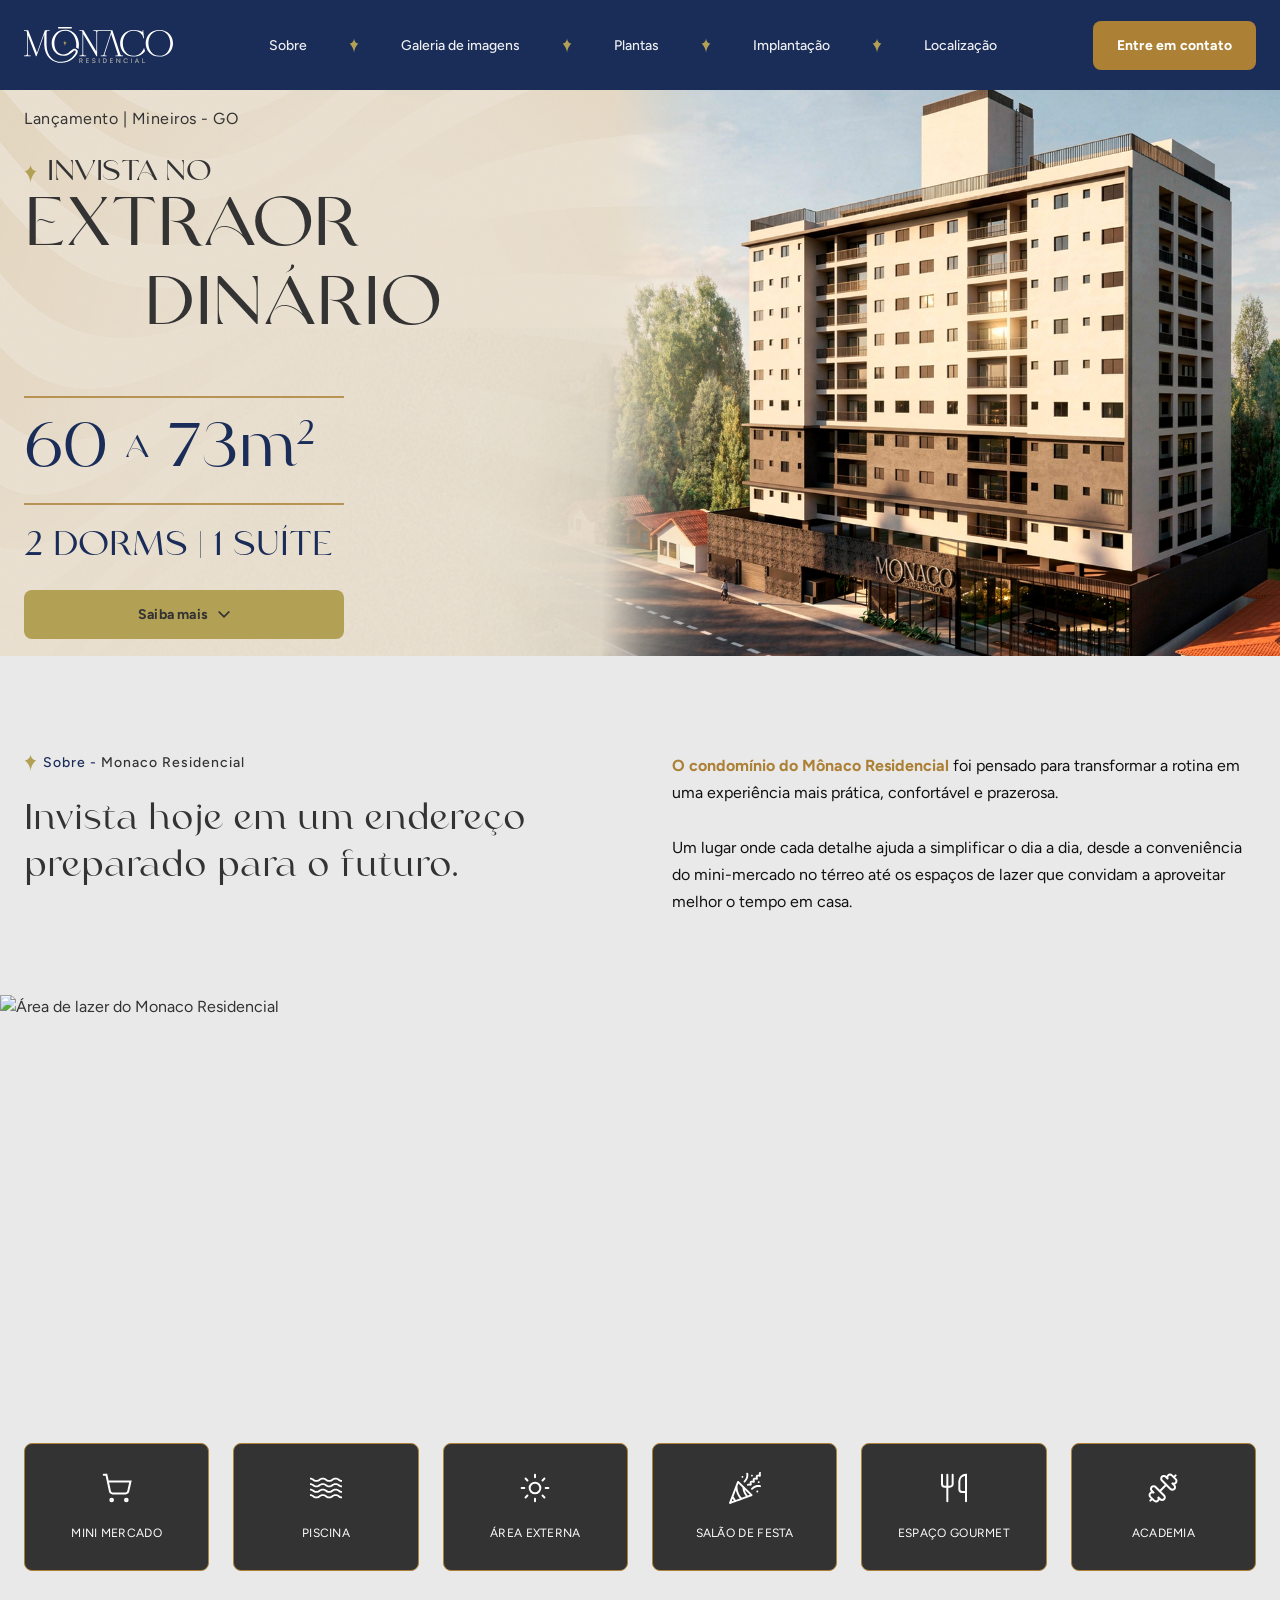
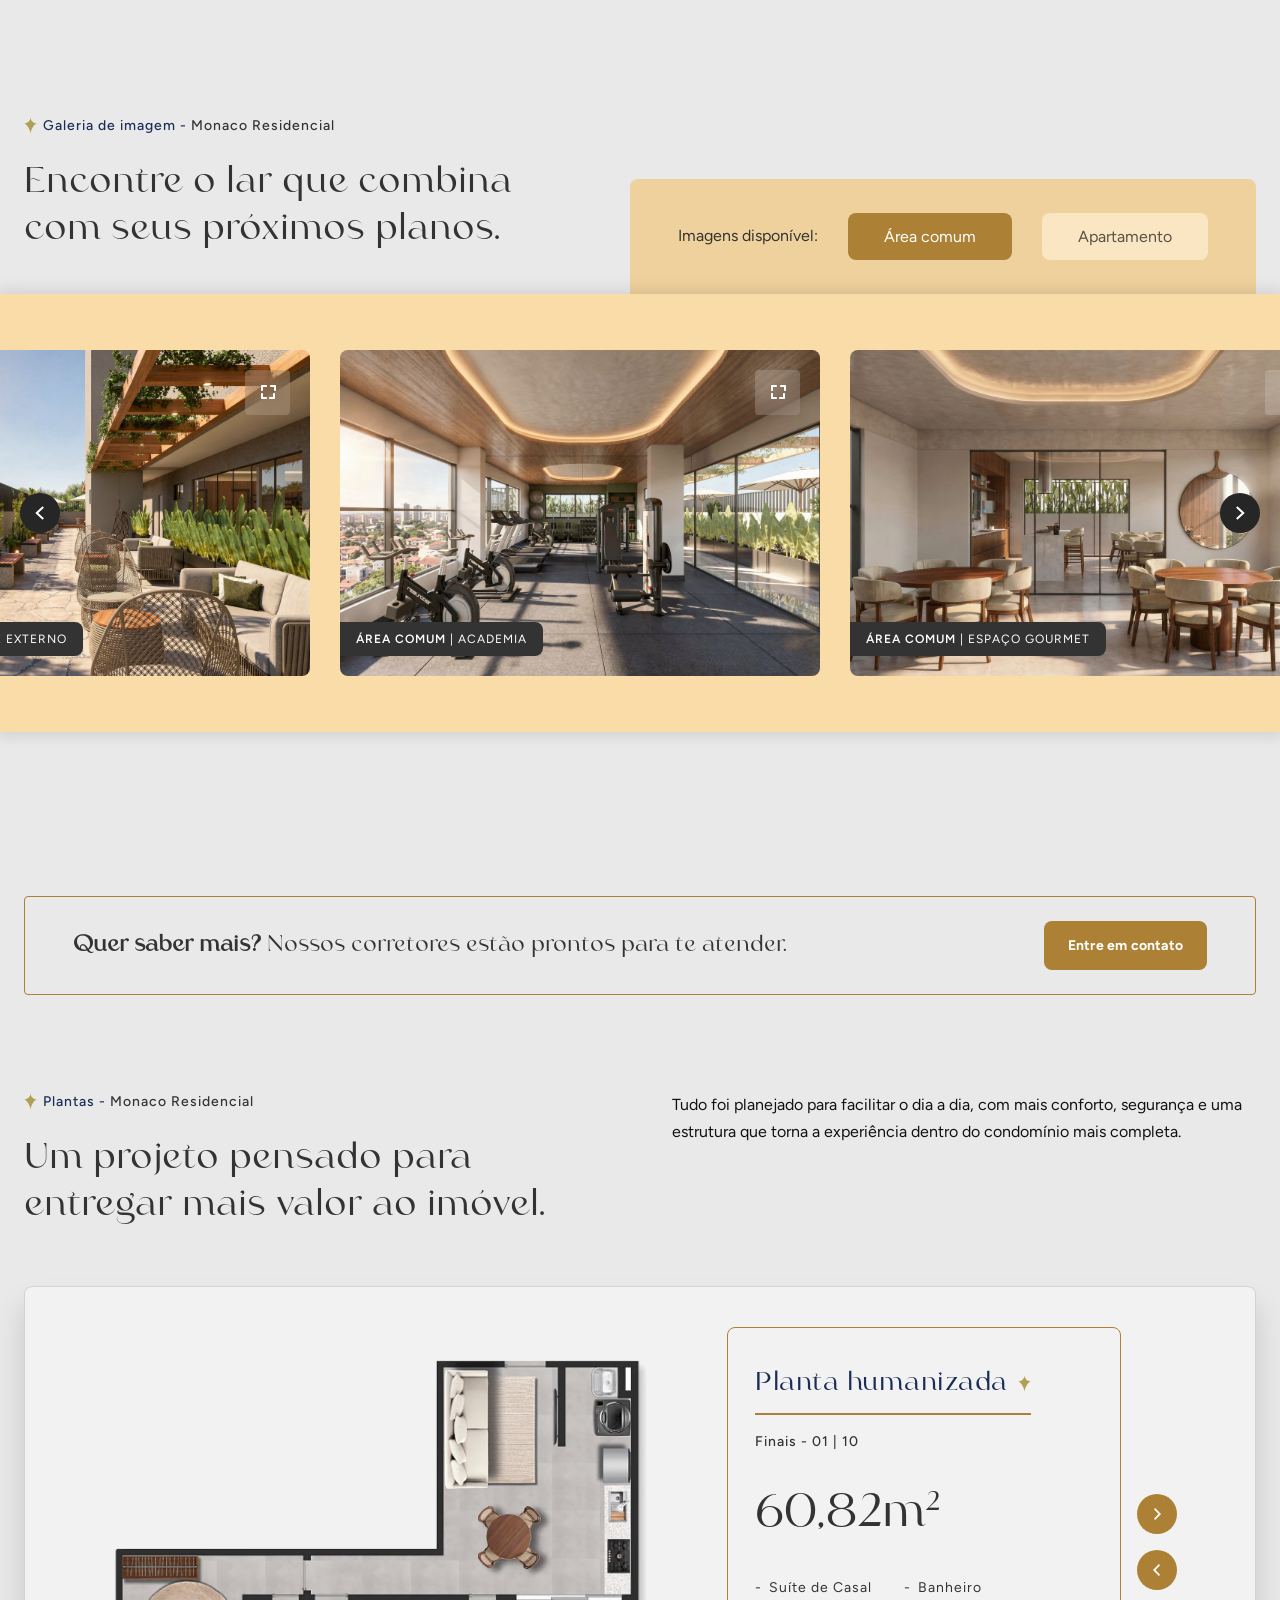
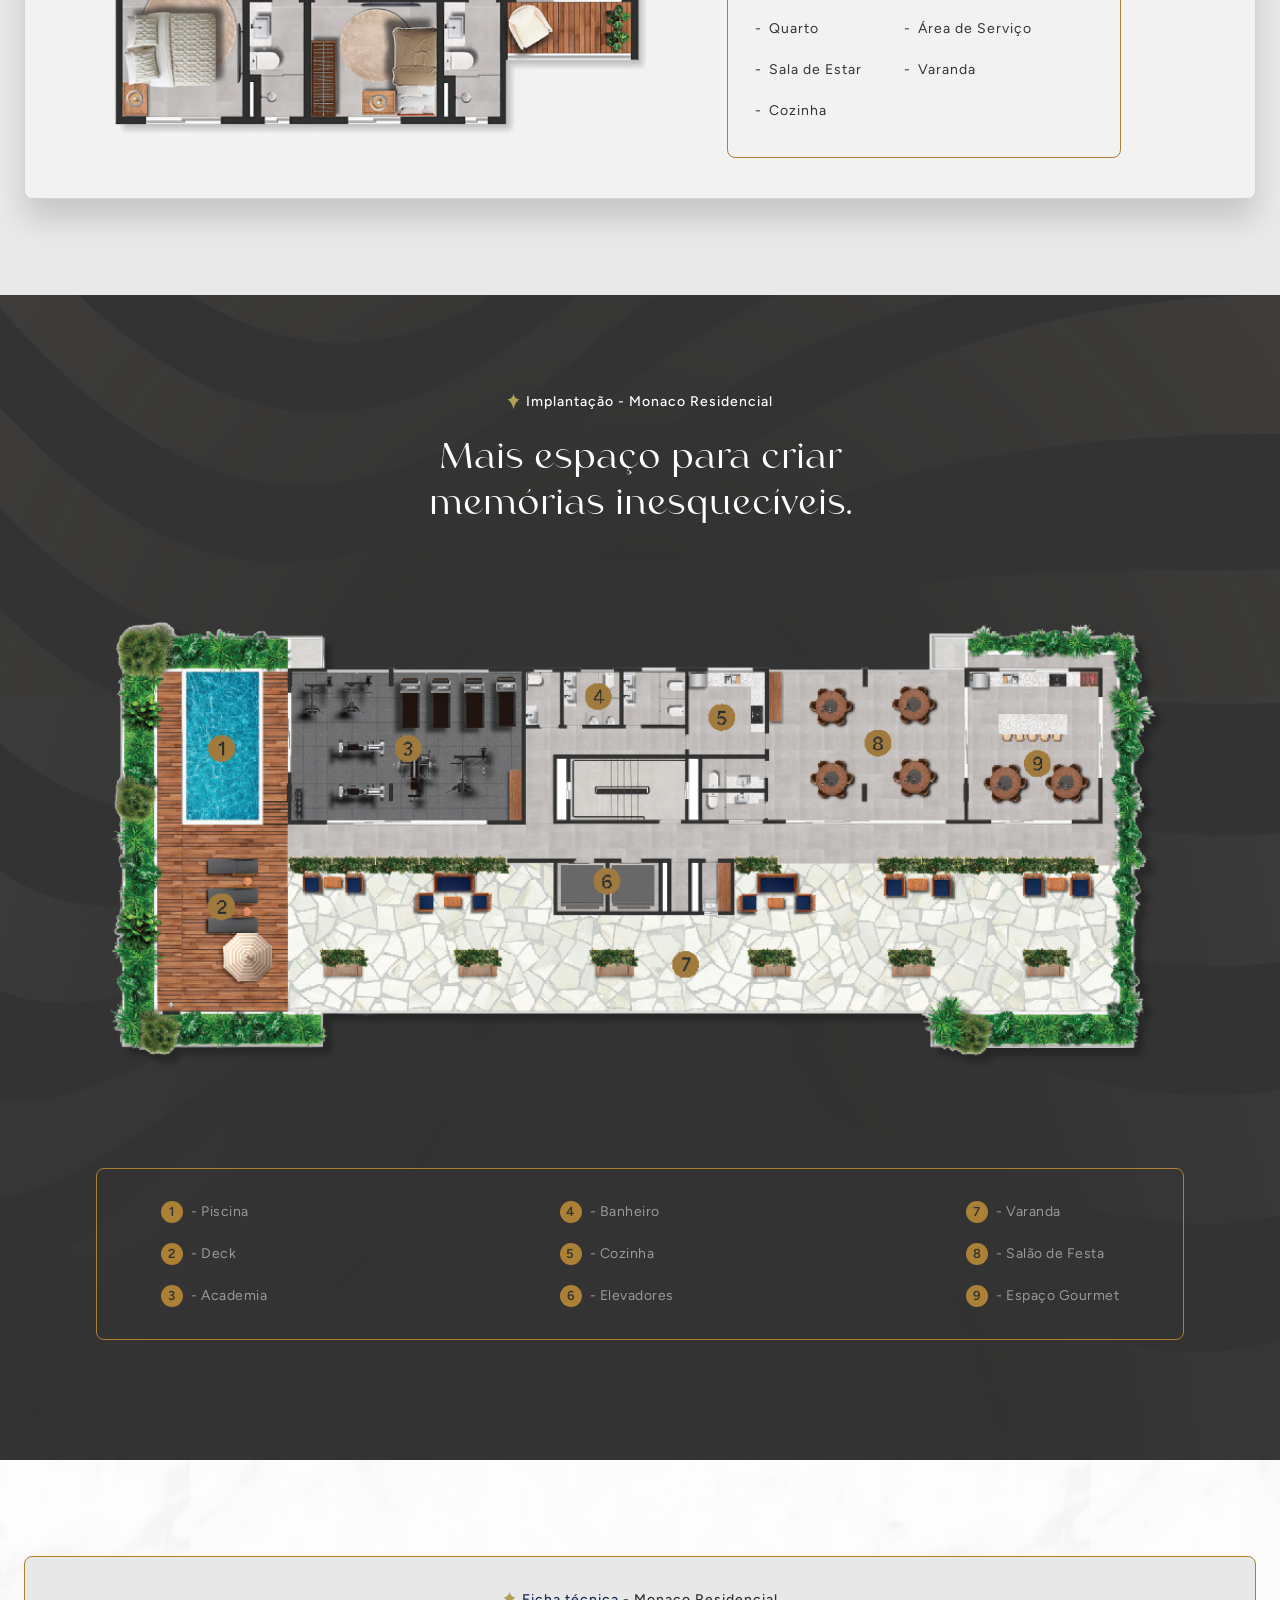
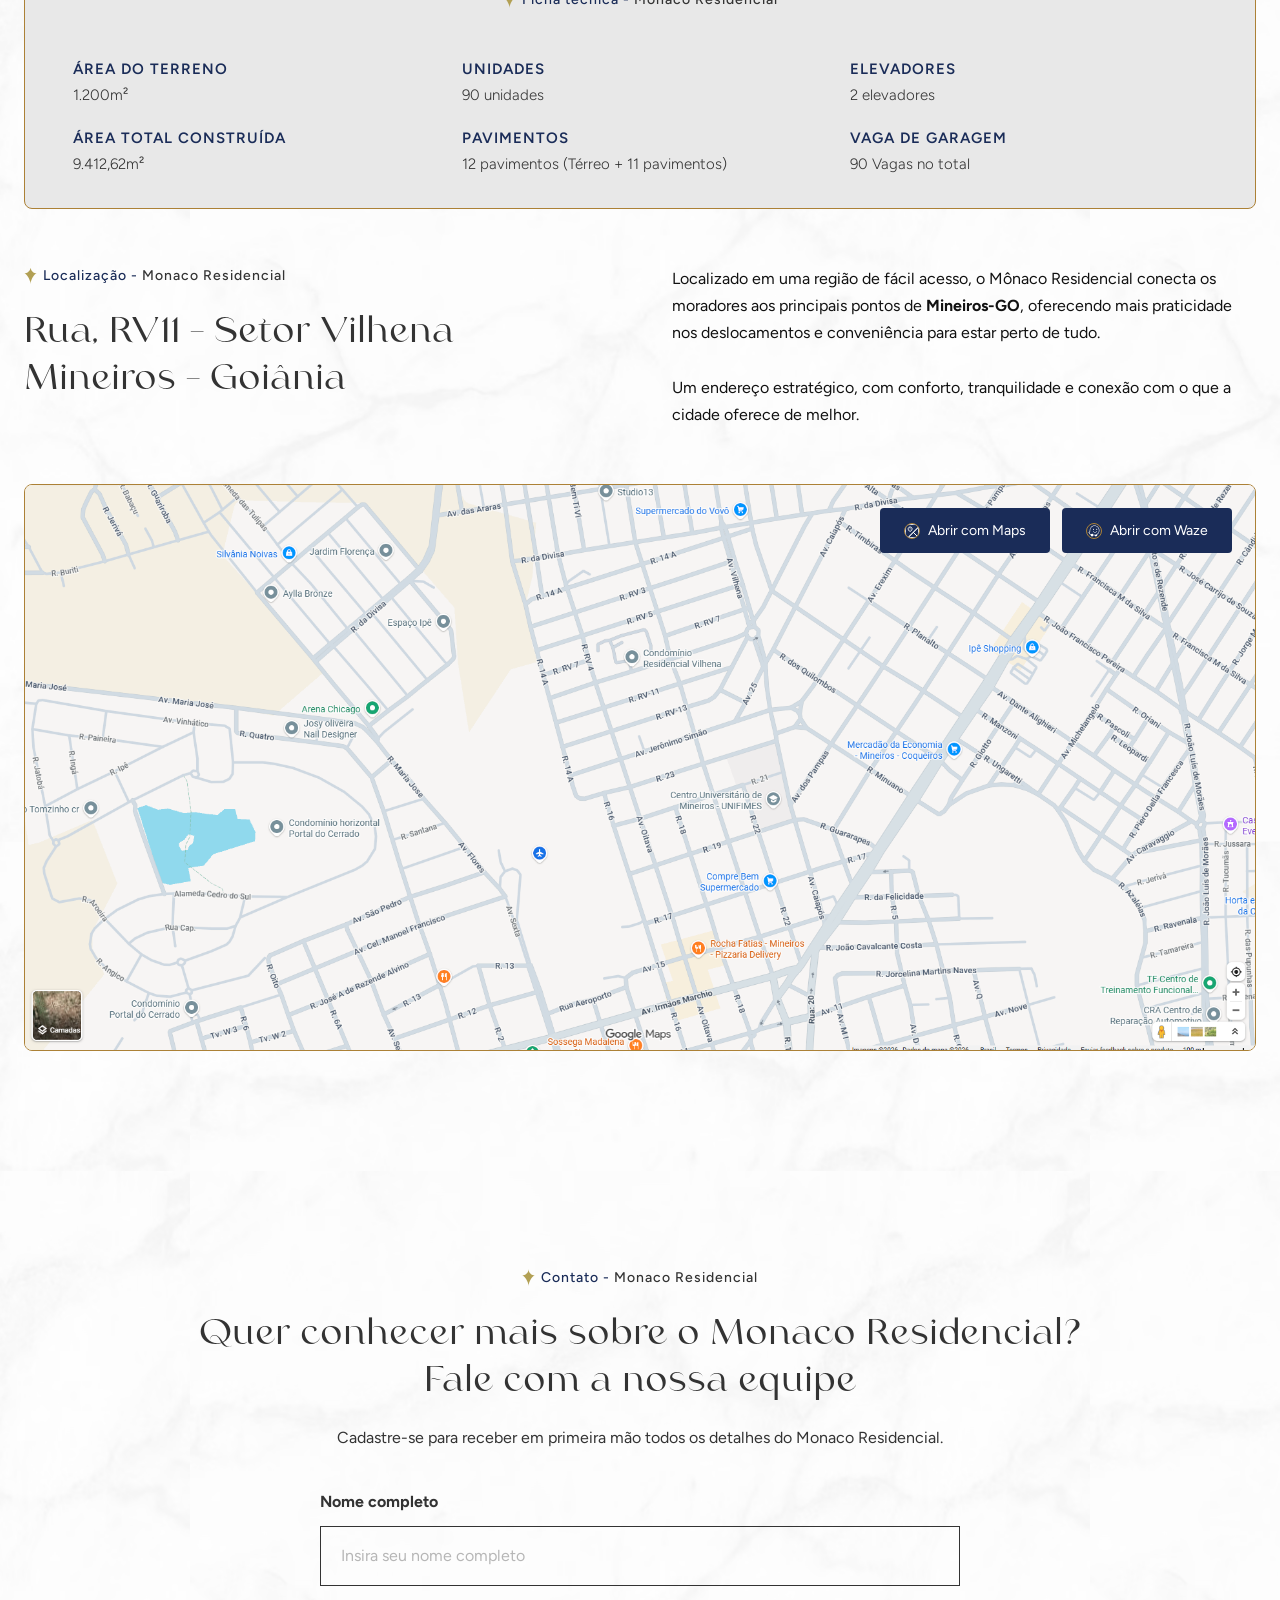
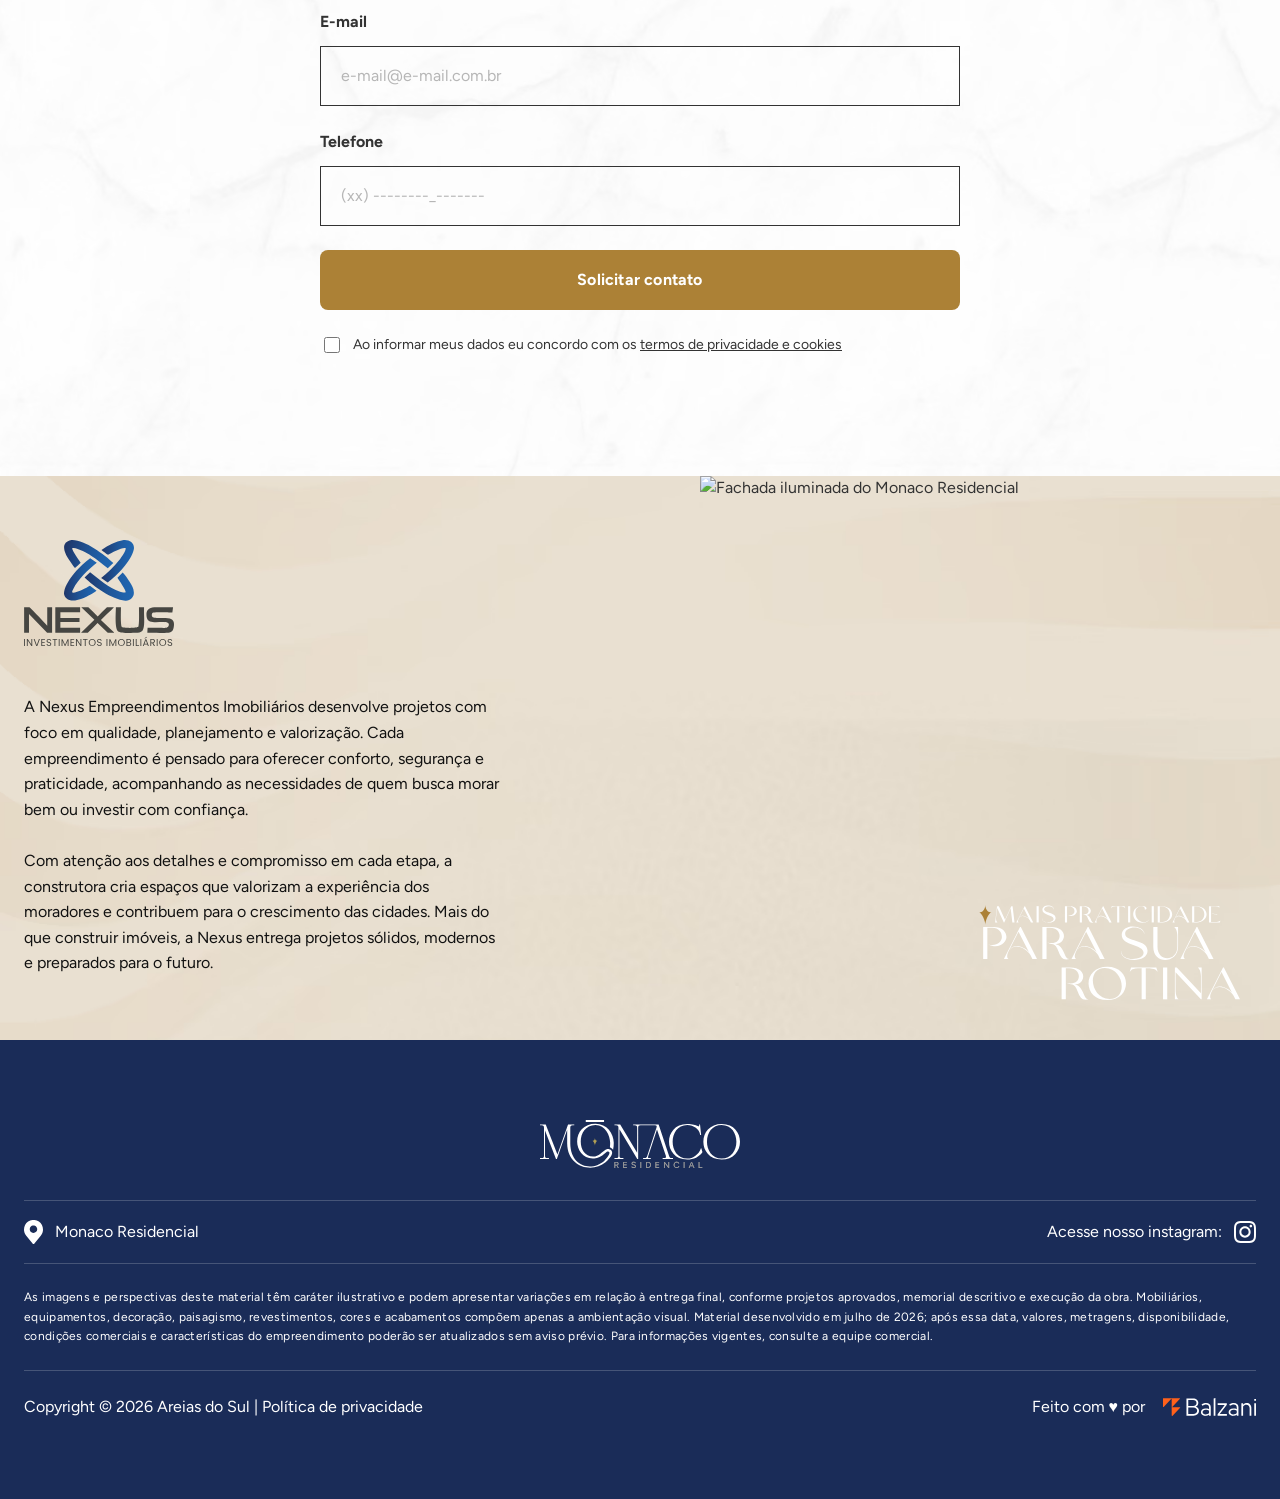
==== commit 34735edb: "Ajusta seção Nexus, CTA de corretores e links do footer - Nexus: usa nova imagem de background (bran" ====
--- a/index.html
+++ b/index.html
@@ -29,9 +29,10 @@
       <a href="#implantacao">Implantação</a>
       <img class="header__sep" src="assets/img/imgVector14.svg" alt="" aria-hidden="true">
       <a href="#localizacao">Localização</a>
+      <a href="https://wa.me/5564996083281" target="_blank" rel="noopener" class="btn btn--gold header__nav-cta">Entre em contato</a>
     </nav>
 
-    <a href="#contato" class="btn btn--gold header__cta">Entre em contato</a>
+    <a href="https://wa.me/5564996083281" target="_blank" rel="noopener" class="btn btn--gold header__cta">Entre em contato</a>
 
     <button class="header__toggle" id="headerToggle" aria-label="Abrir menu" aria-expanded="false">
       <span></span><span></span><span></span>
@@ -42,7 +43,10 @@
 <!-- HERO -->
 <section class="hero" id="topo">
   <div class="hero__bg">
-    <img class="hero__bg-image" src="assets/img/imgNexMonacoLp1.png" alt="Fachada do Monaco Residencial">
+    <picture>
+      <source media="(max-width: 1024px)" srcset="assets/img/hero-bg-mobile.avif">
+      <img class="hero__bg-image" src="assets/img/imgNexMonacoLp1.png" alt="Fachada do Monaco Residencial">
+    </picture>
   </div>
 
   <div class="hero__content">
@@ -61,7 +65,7 @@
       <p class="hero__metragem-size">60 <span>a</span> 73m<sup>2</sup></p>
       <span class="hero__metragem-divider"></span>
       <p class="hero__metragem-rooms">2 Dorms | 1 Suíte</p>
-      <a href="#contato" class="btn btn--gold-sm hero__metragem-btn">
+      <a href="https://wa.me/5564996083281" target="_blank" rel="noopener" class="btn btn--gold-sm hero__metragem-btn">
         Saiba mais
         <img src="assets/img/imgVector4.svg" alt="" width="12" height="7">
       </a>
@@ -316,7 +320,7 @@
     <p class="cta-brokers__text">
       <strong>Quer saber mais?</strong> Nossos corretores estão prontos para te atender.
     </p>
-    <a href="#contato" class="btn btn--gold cta-brokers__btn">Entre em contato</a>
+    <a href="https://wa.me/5564996083281" target="_blank" rel="noopener" class="btn btn--gold cta-brokers__btn">Entre em contato</a>
   </div>
 </section>
 
@@ -554,10 +558,10 @@
           <img src="assets/img/imgPin.svg" alt="" aria-hidden="true">
           <span>Monaco Residencial</span>
         </div>
-        <div class="footer__meta-item">
+        <a class="footer__meta-item" href="https://www.instagram.com/nexusinvestimob/" target="_blank" rel="noopener">
           <span>Acesse nosso instagram:</span>
-          <img src="assets/img/imgVector13.svg" alt="Instagram" aria-hidden="true">
-        </div>
+          <img src="assets/img/imgVector13.svg" alt="Instagram">
+        </a>
       </div>
       <img src="assets/img/imgLine390.svg" alt="" class="footer__line" aria-hidden="true">
     </div>
@@ -570,10 +574,10 @@
 
     <div class="footer__bottom">
       <p>Copyright © 2026 Areias do Sul | Política de privacidade</p>
-      <div class="footer__credit">
+      <a class="footer__credit" href="https://balzani.com.br" target="_blank" rel="noopener">
         <span>Feito com ♥ por</span>
         <img src="assets/img/imgGroup4.svg" alt="Balzani">
-      </div>
+      </a>
     </div>
   </div>
 </footer>
--- a/css/style.css
+++ b/css/style.css
@@ -196,6 +196,10 @@
   flex-shrink: 0;
 }
 
+.header__nav-cta {
+  display: none;
+}
+
 .header__toggle {
   display: none;
   flex-direction: column;
@@ -243,6 +247,12 @@
   width: 100%;
   aspect-ratio: 1920 / 849;
   margin-top: var(--header-h);
+}
+
+.hero__bg picture {
+  display: block;
+  width: 100%;
+  height: 100%;
 }
 
 .hero__bg-image {
@@ -693,13 +703,14 @@
 .cta-brokers__box {
   display: flex;
   align-items: center;
-  justify-content: center;
+  justify-content: space-between;
   gap: 72px;
   border: 1px solid var(--color-ouro);
   border-radius: 4px;
   padding: 24px 48px;
   flex-wrap: wrap;
-  max-width: 100%;
+  width: 100%;
+  max-width: var(--container-max);
 }
 
 .cta-brokers__text {
@@ -983,7 +994,8 @@
    LOCALIZAÇÃO
    =================================================================== */
 .location {
-  background: var(--color-bg);
+  background: var(--color-bg) url('../assets/img/textura.avif') top center repeat;
+  background-size: 900px auto;
   padding: 96px var(--container-pad) 120px;
 }
 
@@ -1086,7 +1098,8 @@
    CONTATO
    =================================================================== */
 .contact {
-  background: var(--color-bg);
+  background: var(--color-bg) url('../assets/img/textura.avif') top center repeat;
+  background-size: 900px auto;
   padding: 96px var(--container-pad) 120px;
 }
 
@@ -1190,28 +1203,14 @@
 .brand {
   --gutter: max(24px, calc((100vw - var(--container-max)) / 2 + var(--container-pad)));
   position: relative;
-  background: var(--color-bg);
-  padding-bottom: 96px;
-  display: flex;
-  align-items: center;
+  background-image: url('../assets/img/brand-bg.avif');
+  background-size: cover;
+  background-position: center;
+  background-repeat: no-repeat;
+  display: flex;
+  align-items: stretch;
   gap: 82px;
   overflow: hidden;
-}
-
-.brand::before {
-  content: '';
-  position: absolute;
-  left: -10%;
-  top: -10%;
-  width: 40%;
-  height: 130%;
-  background-image: url('../assets/img/img20X30021.png');
-  background-position: center;
-  background-size: cover;
-  background-repeat: no-repeat;
-  opacity: 0.5;
-  pointer-events: none;
-  z-index: 0;
 }
 
 .brand__nexus {
@@ -1223,6 +1222,8 @@
   flex-direction: column;
   align-items: flex-start;
   gap: 48px;
+  padding-top: 64px;
+  padding-bottom: 64px;
   padding-left: var(--gutter);
 }
 
@@ -1233,6 +1234,7 @@
 }
 
 .brand__nexus-text {
+  max-width: 480px;
   font-size: 16px;
   line-height: 1.6;
   color: #111;
@@ -1247,7 +1249,8 @@
 
 .brand__photo>img:first-child {
   width: 100%;
-  height: auto;
+  height: 100%;
+  object-fit: cover;
   display: block;
 }
 
@@ -1505,30 +1508,66 @@
   }
 
   .header__cta {
-    margin-left: 0;
-  }
-
-  .hero {
-    display: flex;
-    flex-direction: column;
-    padding-top: var(--header-h);
+    display: none;
+  }
+
+  .header__nav-cta {
+    display: inline-flex;
+    margin-top: 4px;
   }
 
   .hero__bg {
-    order: 0;
+    aspect-ratio: auto;
+    height: 785px;
+  }
+
+  .hero__bg-image {
+    object-position: center bottom;
+  }
+
+  .hero__content {
+    justify-content: flex-start;
+    padding-top: 32px;
+    padding-bottom: 40px;
+  }
+
+  .hero__metragem {
+    margin-top: auto;
+    gap: 14px;
+    align-items: center;
+  }
+
+  .hero__metragem-size,
+  .hero__metragem-rooms {
+    color: var(--color-white);
+    text-align: center;
+  }
+
+  .hero__metragem-size {
+    margin-top: 4px;
+  }
+
+  .hero__metragem-rooms {
     margin-top: 0;
-    aspect-ratio: 4 / 3;
-  }
-
-  .hero__bg-image {
-    object-position: 75% center;
-  }
-
-  .hero__content {
-    order: 1;
-    position: static;
-    height: auto;
-    padding: 40px var(--gutter) 48px;
+  }
+
+  .hero__metragem-divider {
+    width: 140px;
+    background: var(--color-white);
+  }
+
+  .hero__label {
+    color: var(--color-azul);
+    text-transform: uppercase;
+    font-size: 12px;
+  }
+
+  .hero__title {
+    color: var(--color-cinza-asfalto);
+  }
+
+  .hero__title-line--indent {
+    padding-left: 60px;
   }
 
   .hero__metragem {
@@ -1562,9 +1601,20 @@
   }
 
   .gallery__toggle {
-    width: 100%;
-    border-radius: 8px;
+    width: calc(100% + var(--container-pad) * 2);
+    margin-inline: calc(var(--container-pad) * -1);
+    border-radius: 0;
     flex-wrap: wrap;
+    gap: 14px;
+  }
+
+  .gallery__toggle span {
+    flex: 1 1 100%;
+  }
+
+  .gallery__toggle-btn {
+    flex: 1;
+    padding: 14px 16px;
   }
 
   .plans__intro {
@@ -1589,8 +1639,13 @@
   }
 
   .implantation__legend {
+    flex-direction: column;
     justify-content: flex-start;
-    gap: 32px 48px;
+    gap: 16px;
+  }
+
+  .implantation__legend-col {
+    gap: 16px;
   }
 
   .location__intro {
@@ -1620,18 +1675,22 @@
   }
 
   .brand__nexus {
+    flex: none;
     width: 100%;
     max-width: 100%;
     padding-right: var(--gutter);
   }
 
   .brand__photo {
+    flex: none;
     width: 100%;
     padding-left: var(--gutter);
     padding-right: var(--gutter);
   }
 
   .brand__photo>img:first-child {
+    height: auto;
+    object-fit: initial;
     border-radius: 8px;
   }
 
@@ -1648,16 +1707,16 @@
 }
 
 @media (max-width: 600px) {
-  .hero__bg {
-    aspect-ratio: 1 / 1;
-  }
-
   .hero__title {
     font-size: 34px;
   }
 
   .hero__metragem-size {
-    font-size: 36px;
+    font-size: 44px;
+  }
+
+  .hero__metragem-rooms {
+    font-size: 24px;
   }
 
   .about {
@@ -1762,7 +1821,11 @@
   }
 
   .location {
-    padding: 64px 16px 80px;
+    padding: 64px 16px 32px;
+  }
+
+  .contact {
+    padding: 32px 16px 80px;
   }
 
   .location__fichatecnica {
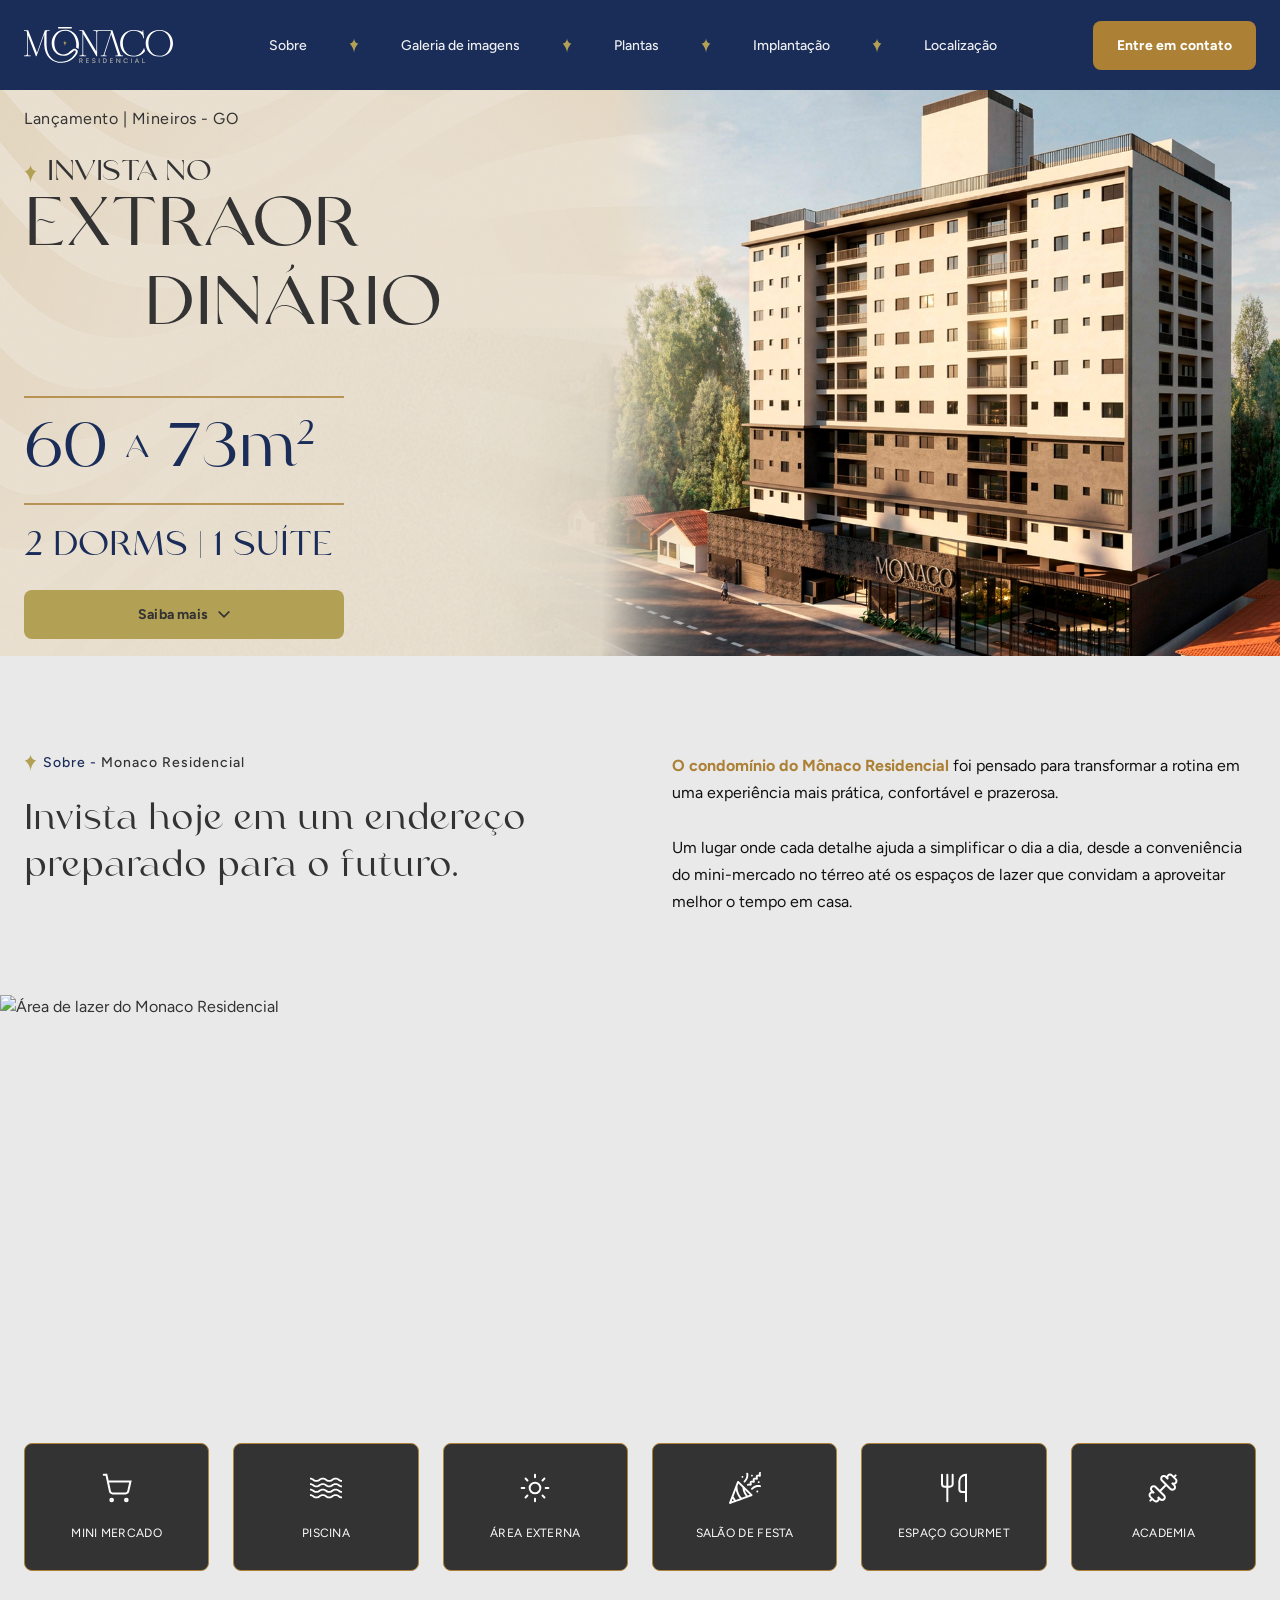
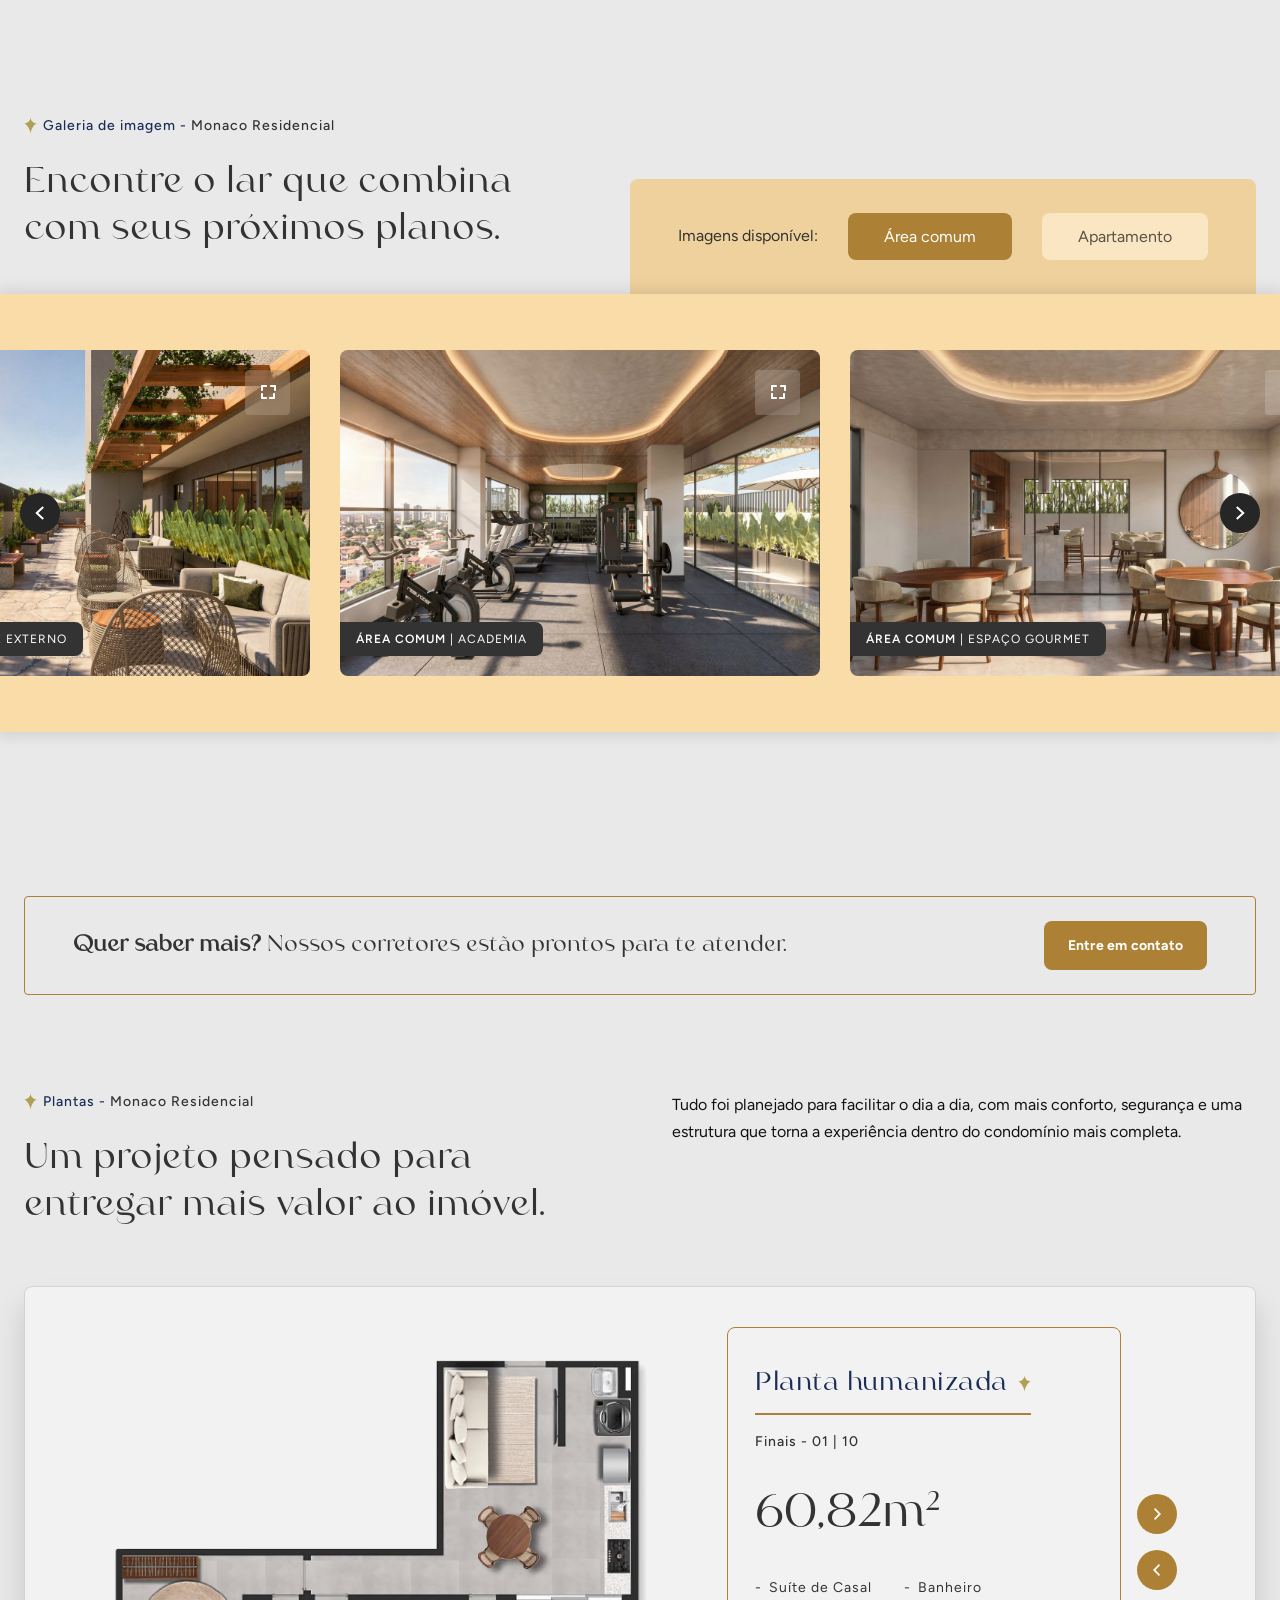
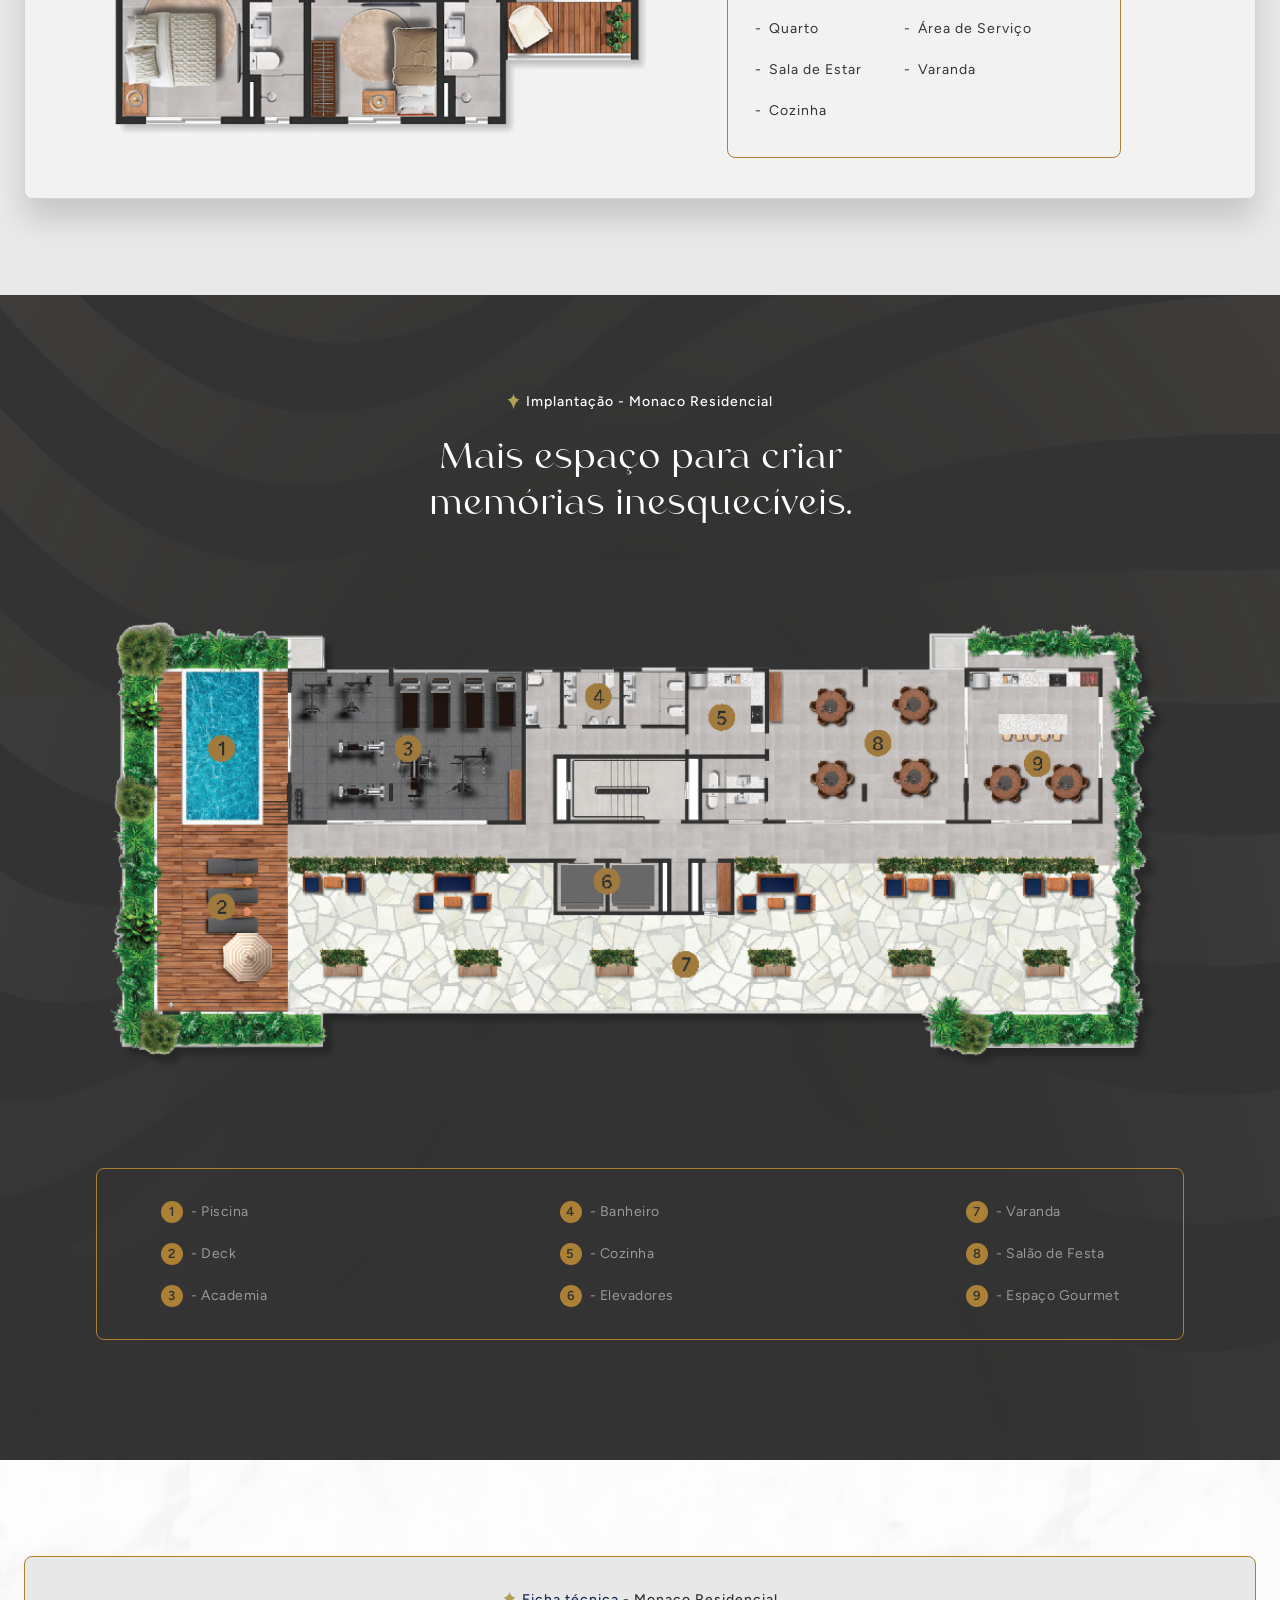
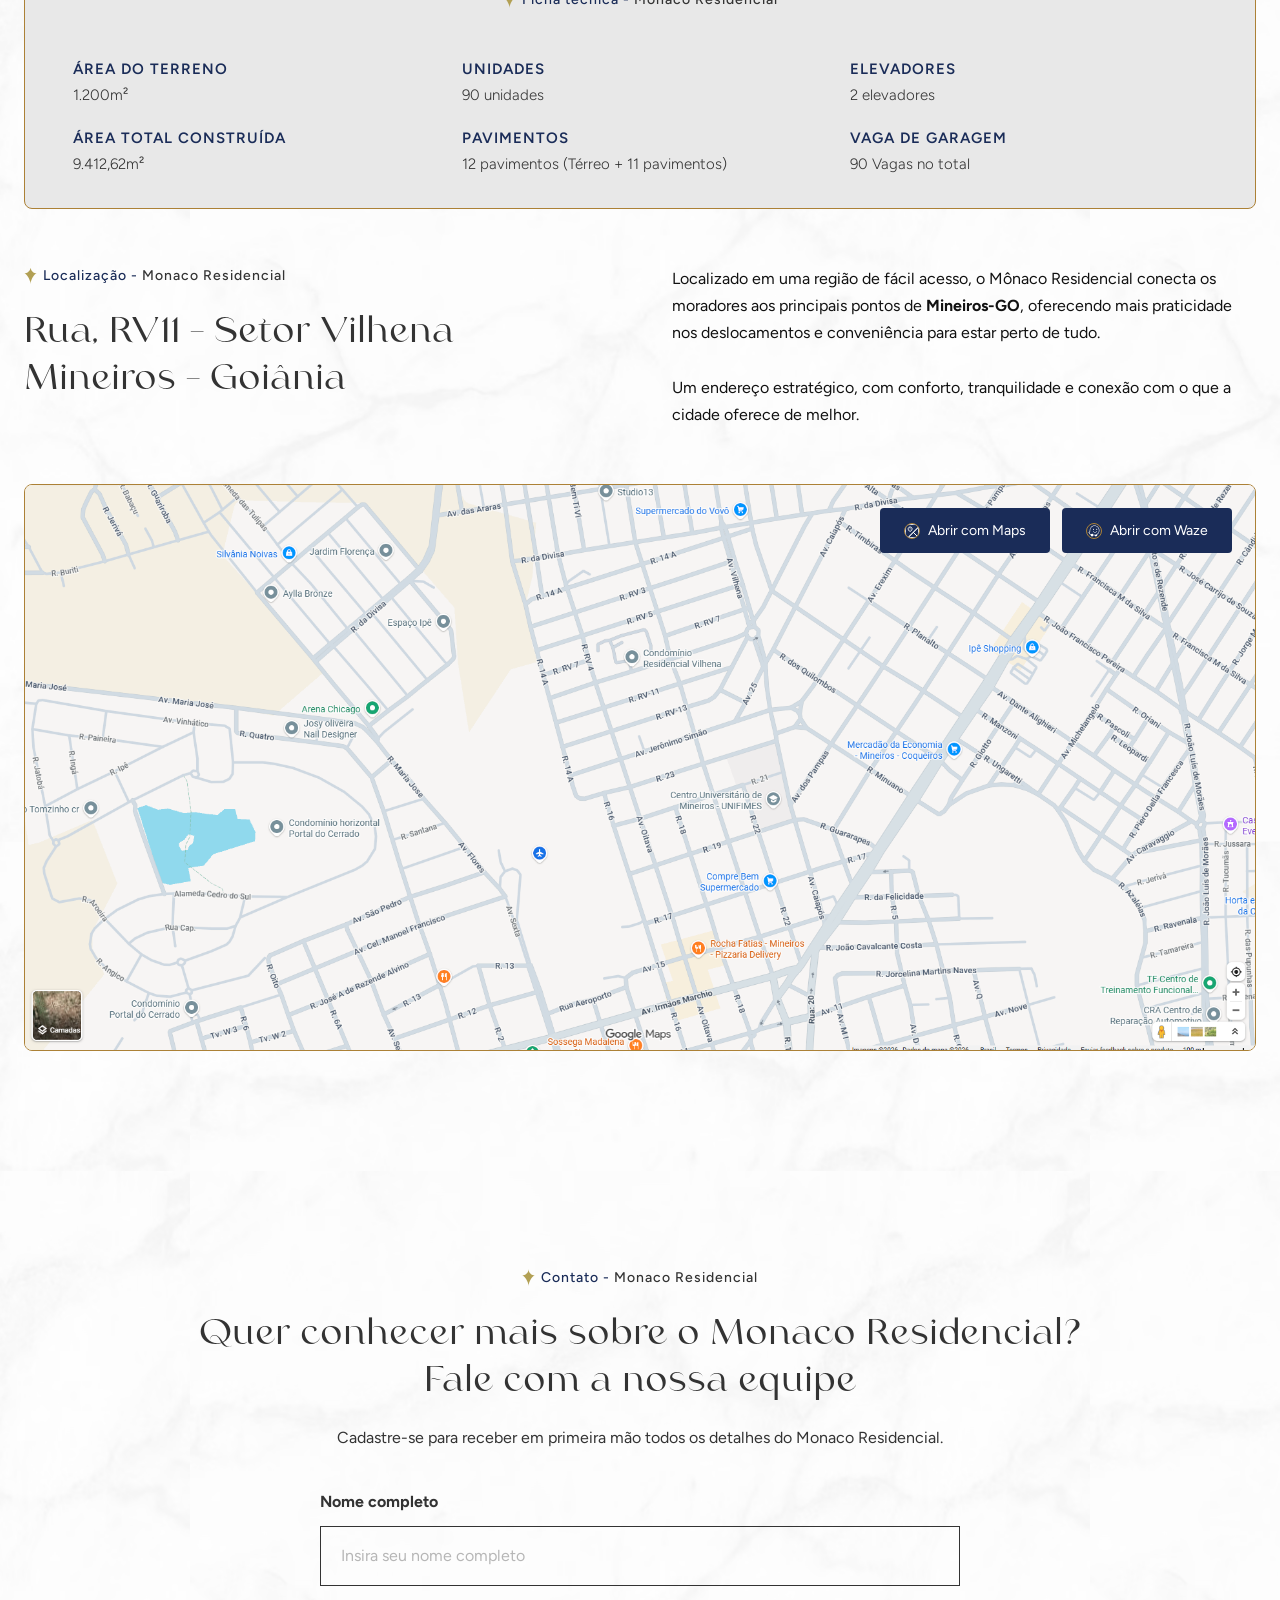
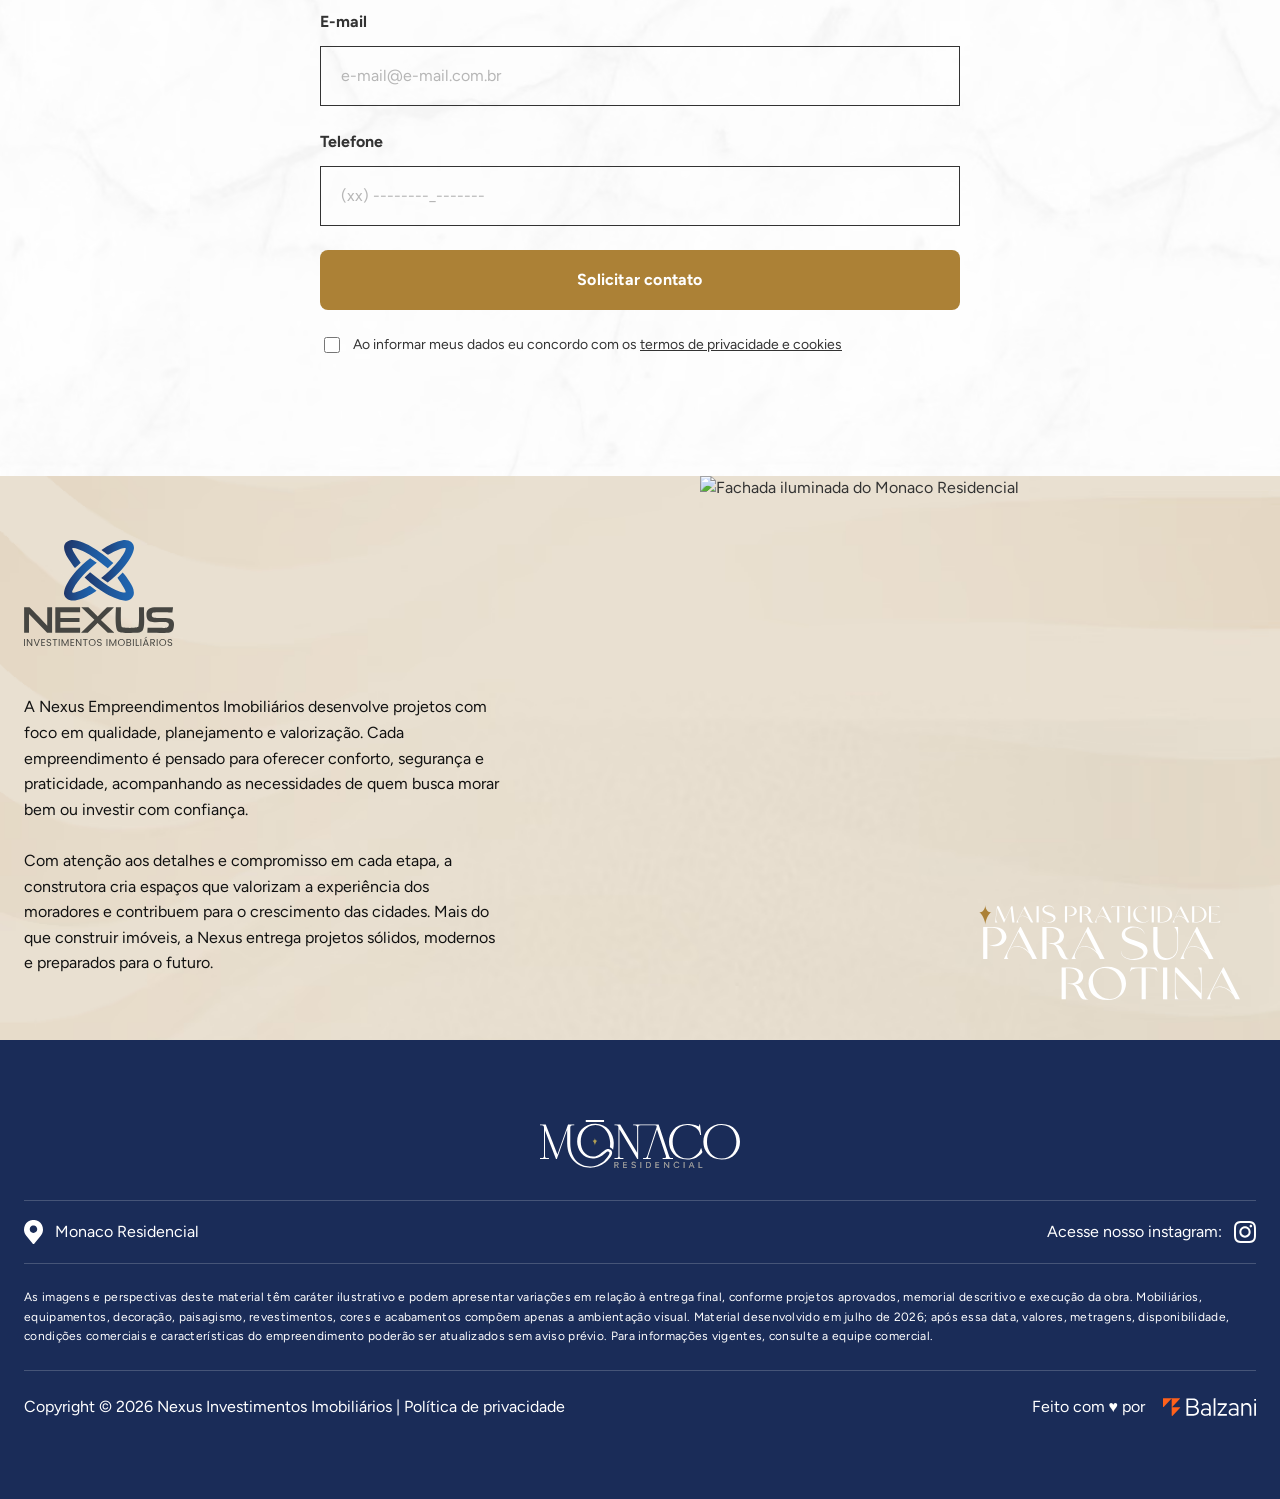
==== commit 99a93a21: "Corrige carrossel da galeria no mobile e ajustes finais de UI - Galeria: adiciona scroll-snap no mob" ====
--- a/index.html
+++ b/index.html
@@ -573,7 +573,7 @@
     <img src="assets/img/imgLine390.svg" alt="" class="footer__line" aria-hidden="true">
 
     <div class="footer__bottom">
-      <p>Copyright © 2026 Areias do Sul | Política de privacidade</p>
+      <p>Copyright © 2026 Nexus Investimentos Imobiliários | Política de privacidade</p>
       <a class="footer__credit" href="https://balzani.com.br" target="_blank" rel="noopener">
         <span>Feito com ♥ por</span>
         <img src="assets/img/imgGroup4.svg" alt="Balzani">
--- a/css/style.css
+++ b/css/style.css
@@ -1608,6 +1608,15 @@
     gap: 14px;
   }
 
+  .gallery__track {
+    scroll-snap-type: x mandatory;
+  }
+
+  .gallery__card {
+    scroll-snap-align: start;
+    scroll-snap-stop: always;
+  }
+
   .gallery__toggle span {
     flex: 1 1 100%;
   }
@@ -1778,6 +1787,16 @@
     padding: 0 var(--container-pad) 64px;
   }
 
+  .cta-brokers__box {
+    flex-direction: column;
+    justify-content: center;
+    gap: 20px;
+  }
+
+  .cta-brokers__text {
+    text-align: center;
+  }
+
   .plans__card {
     padding: 24px;
   }
